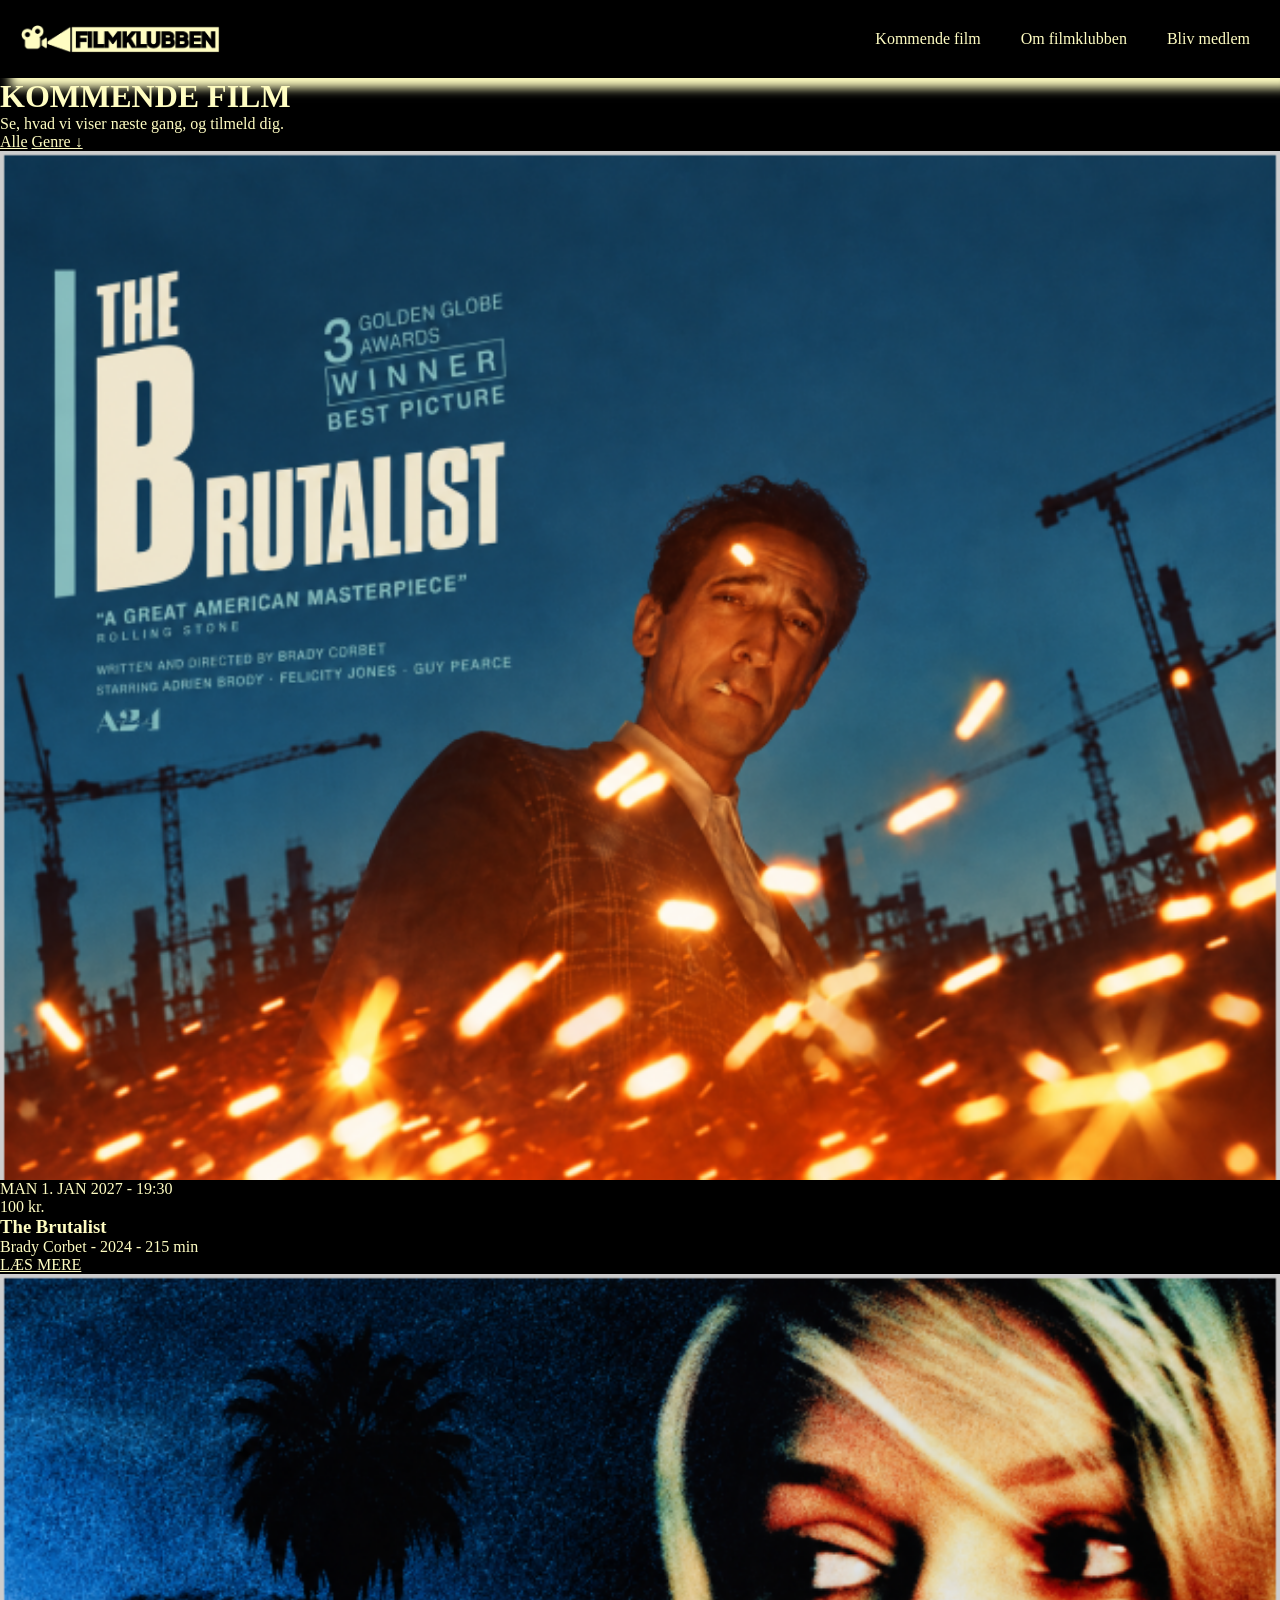
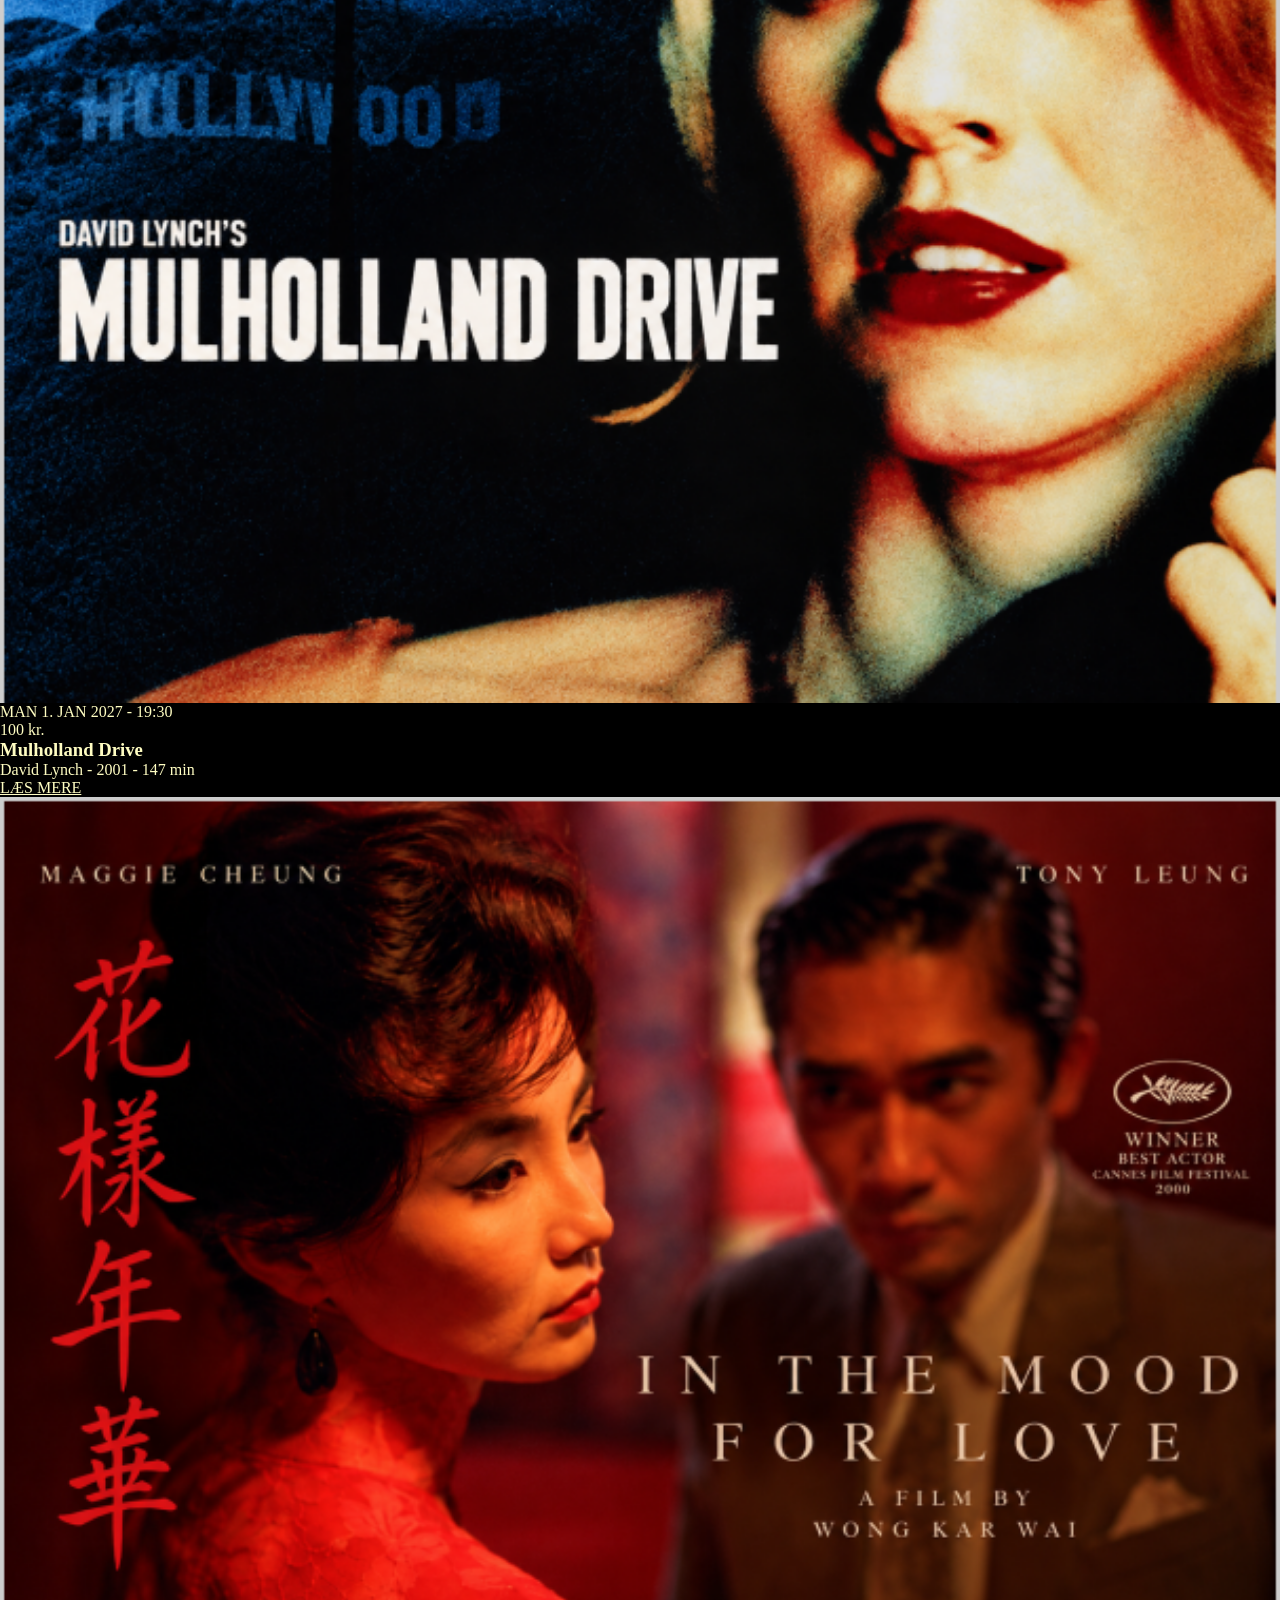
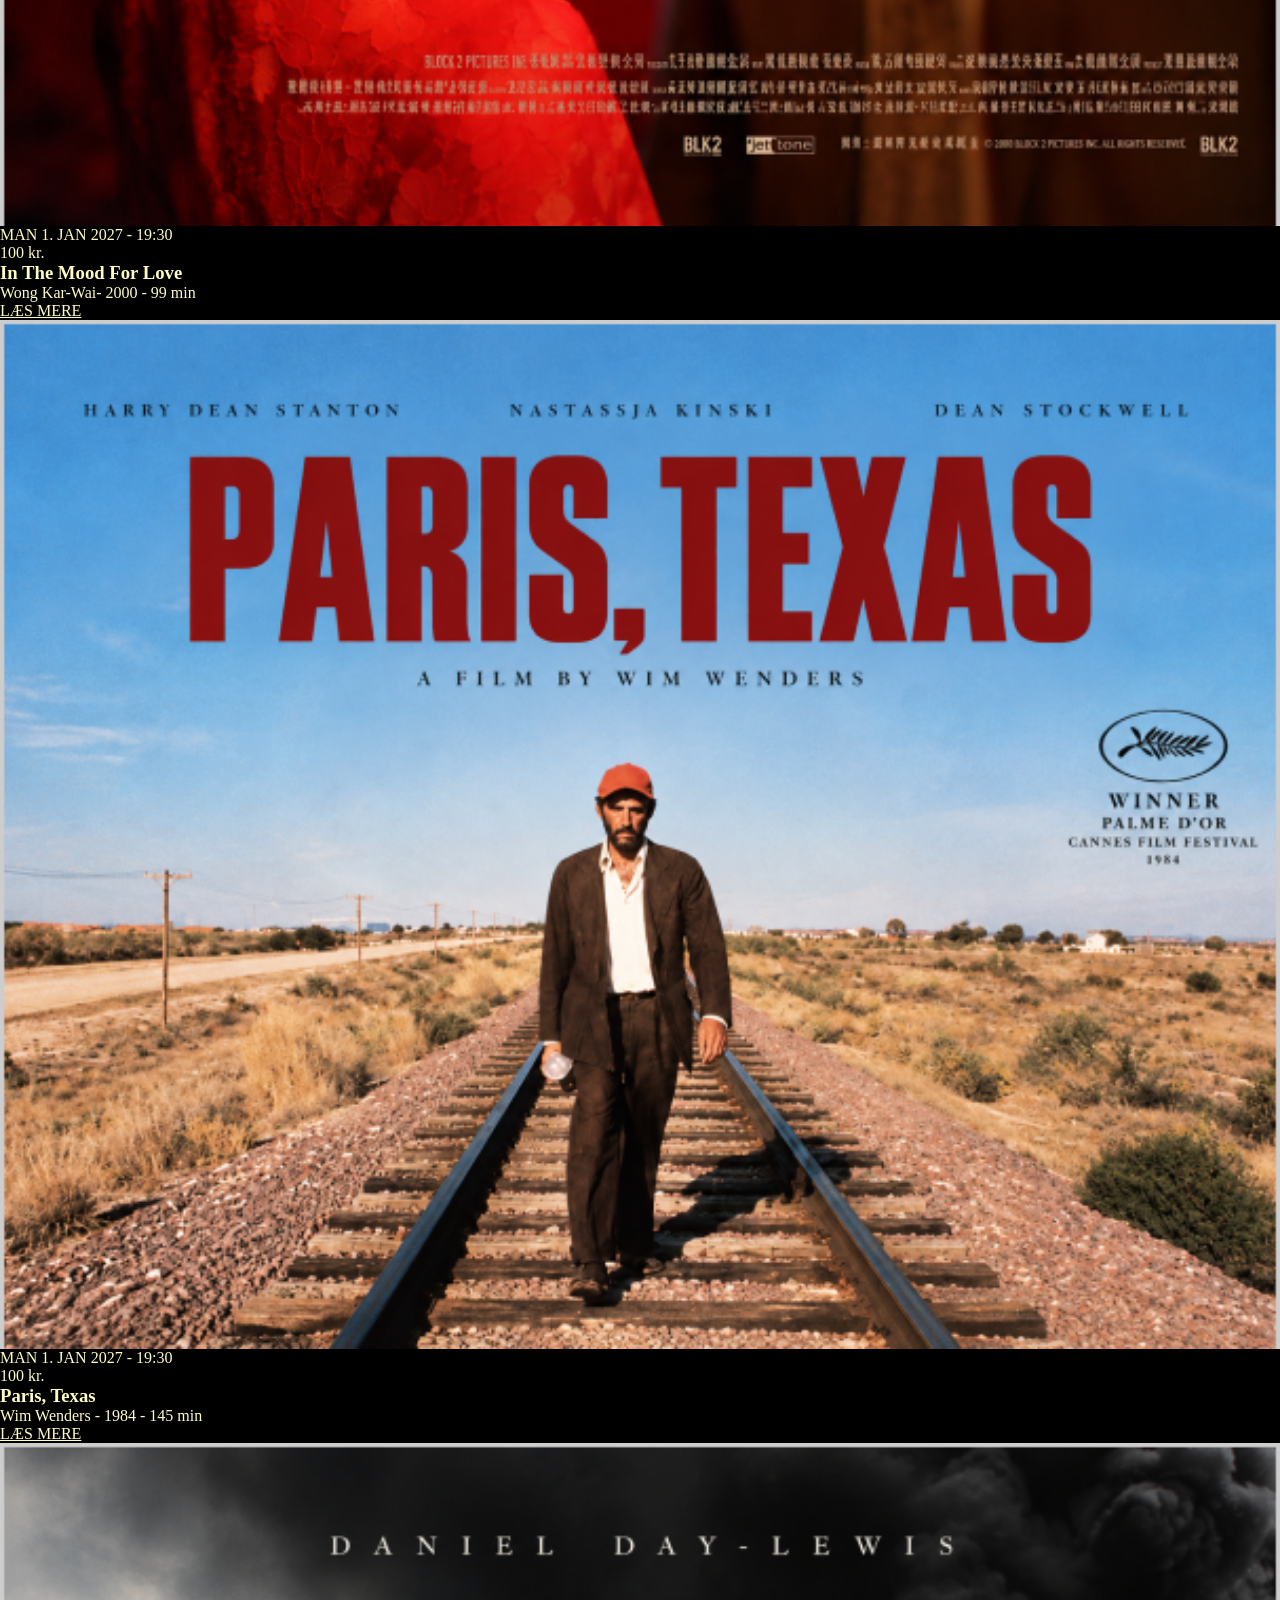
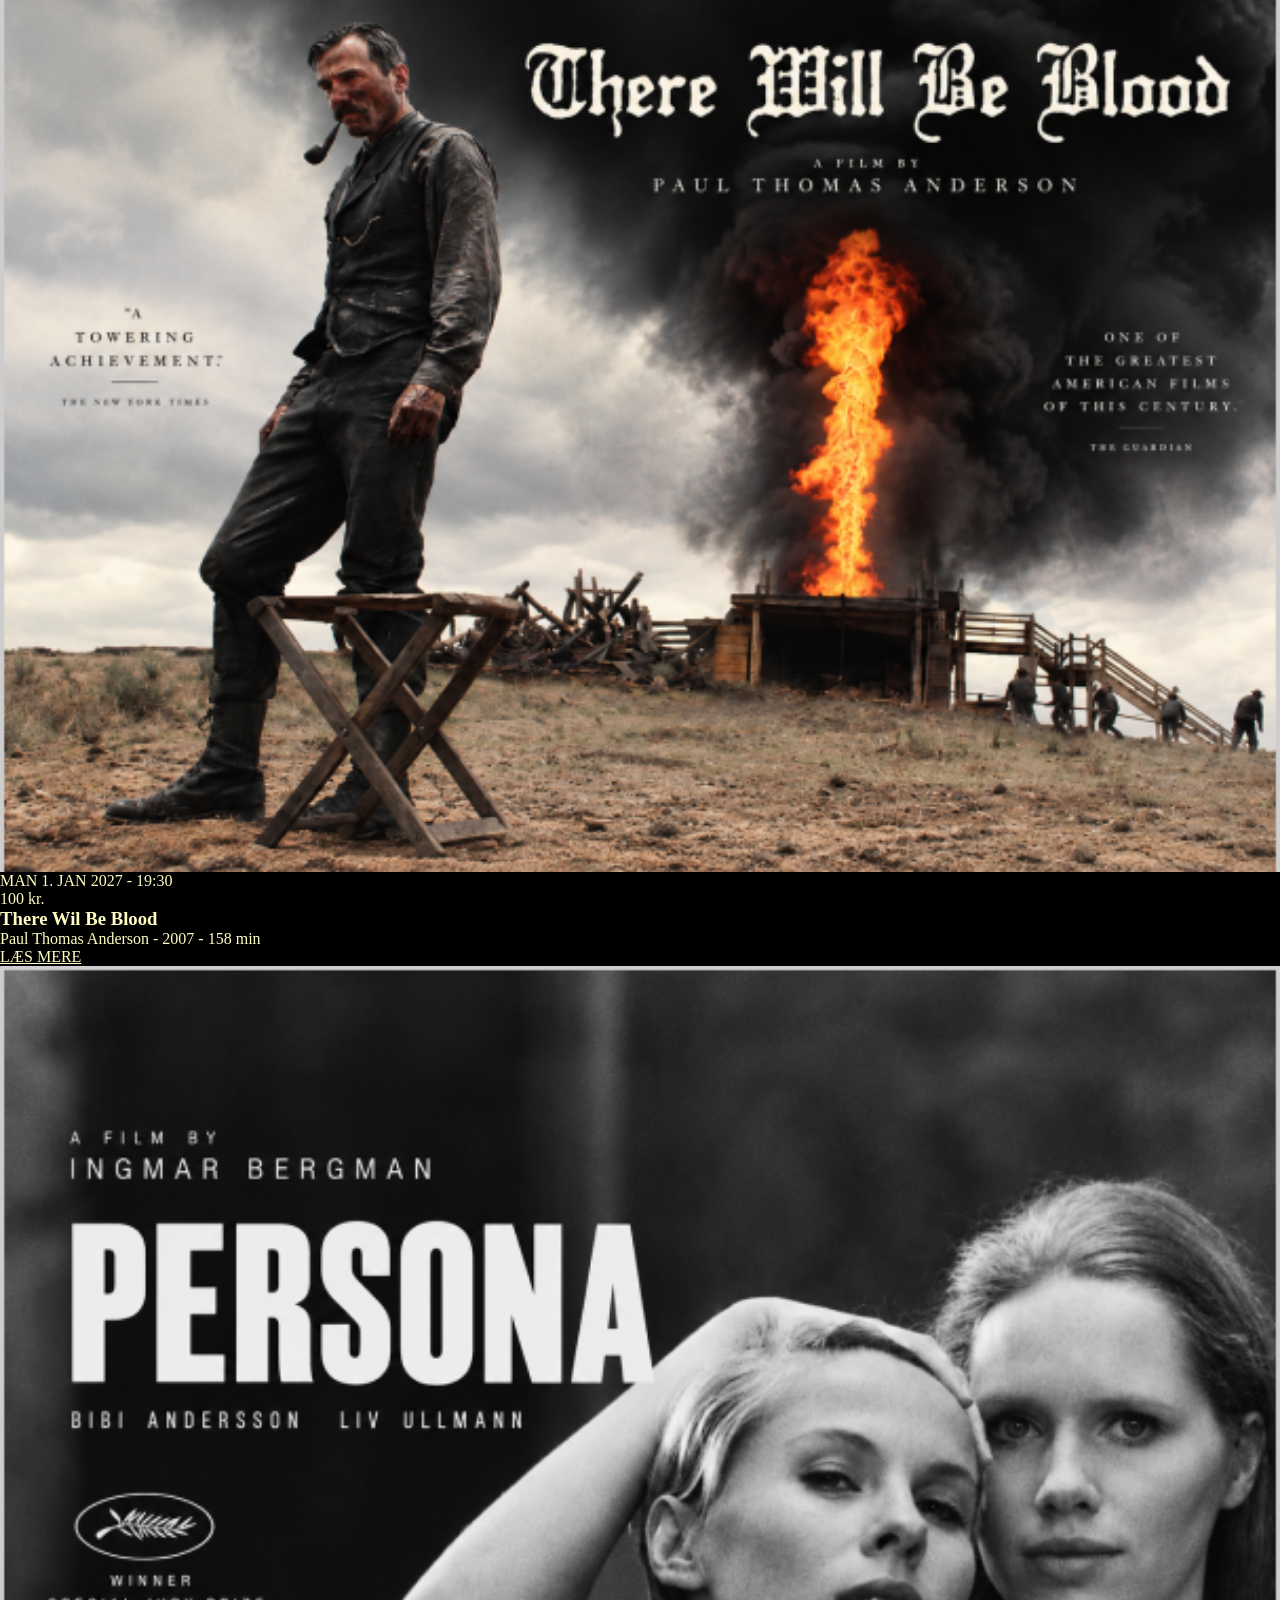
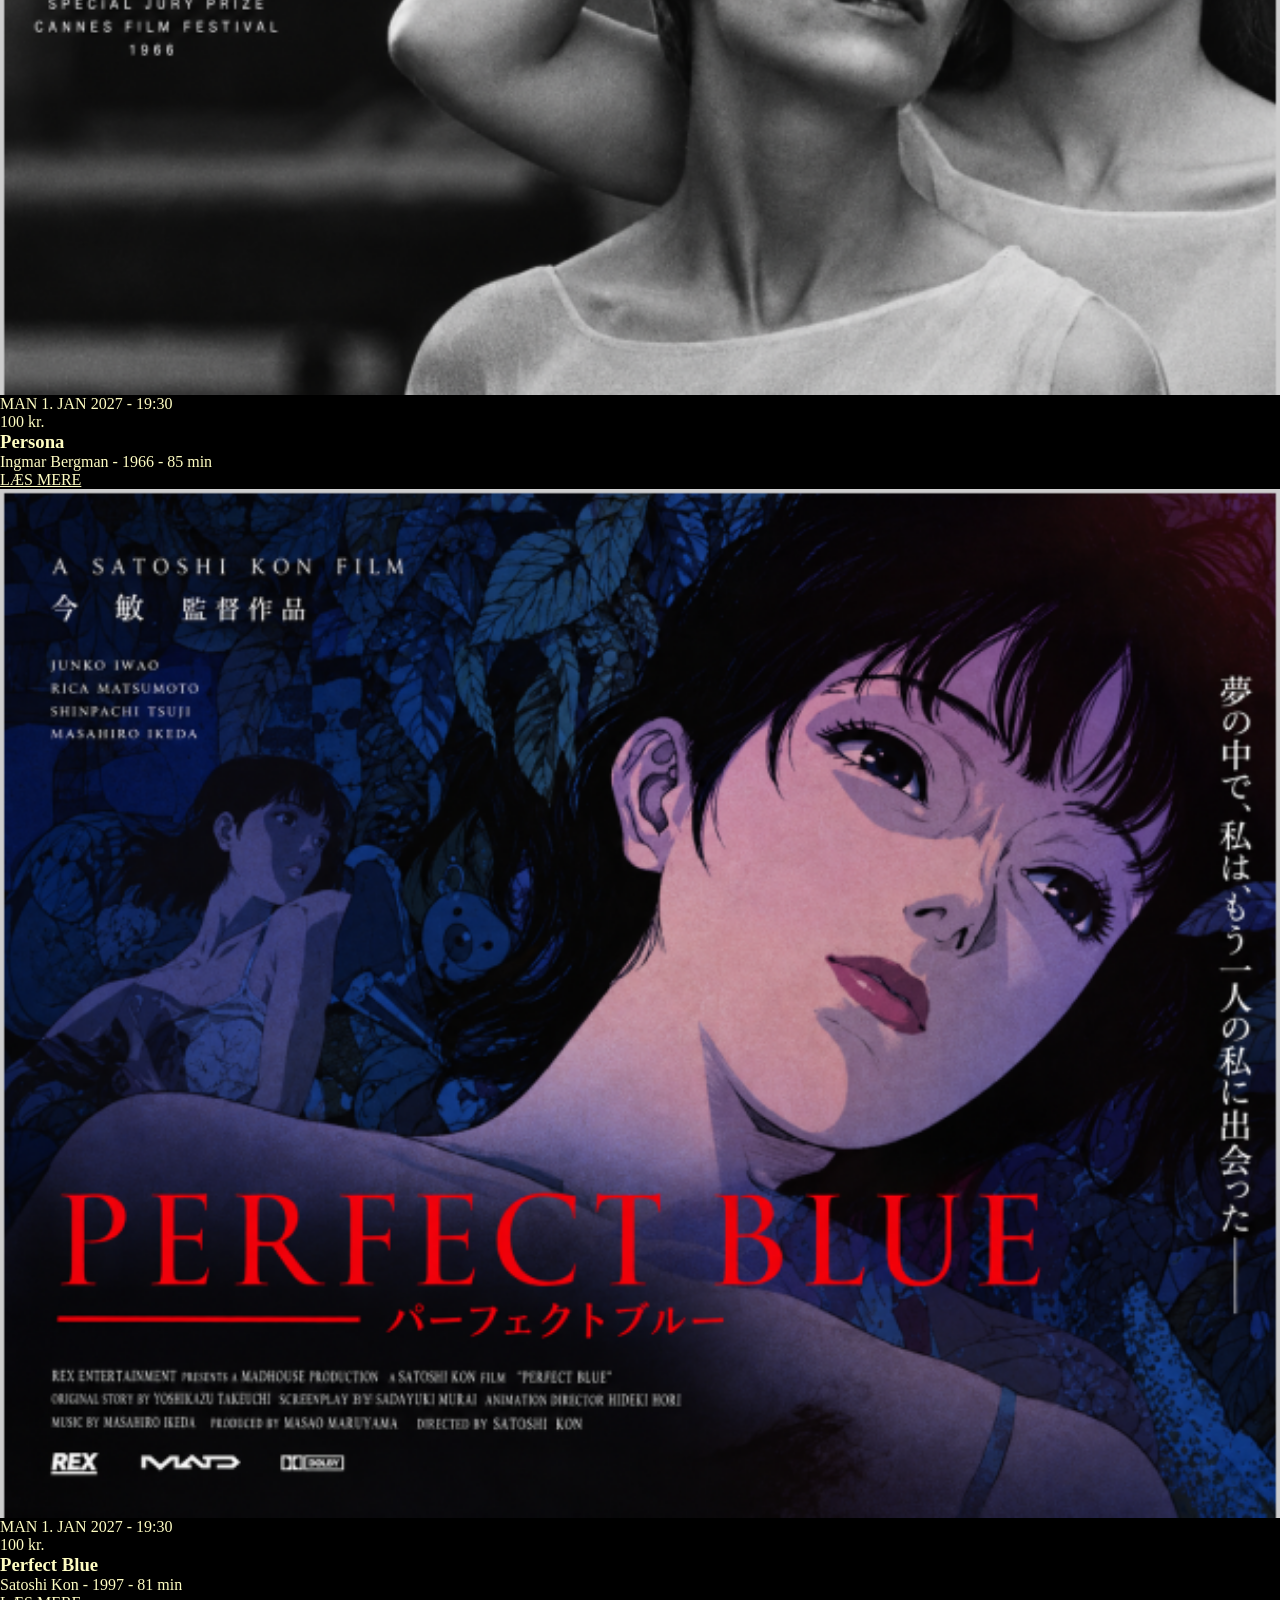
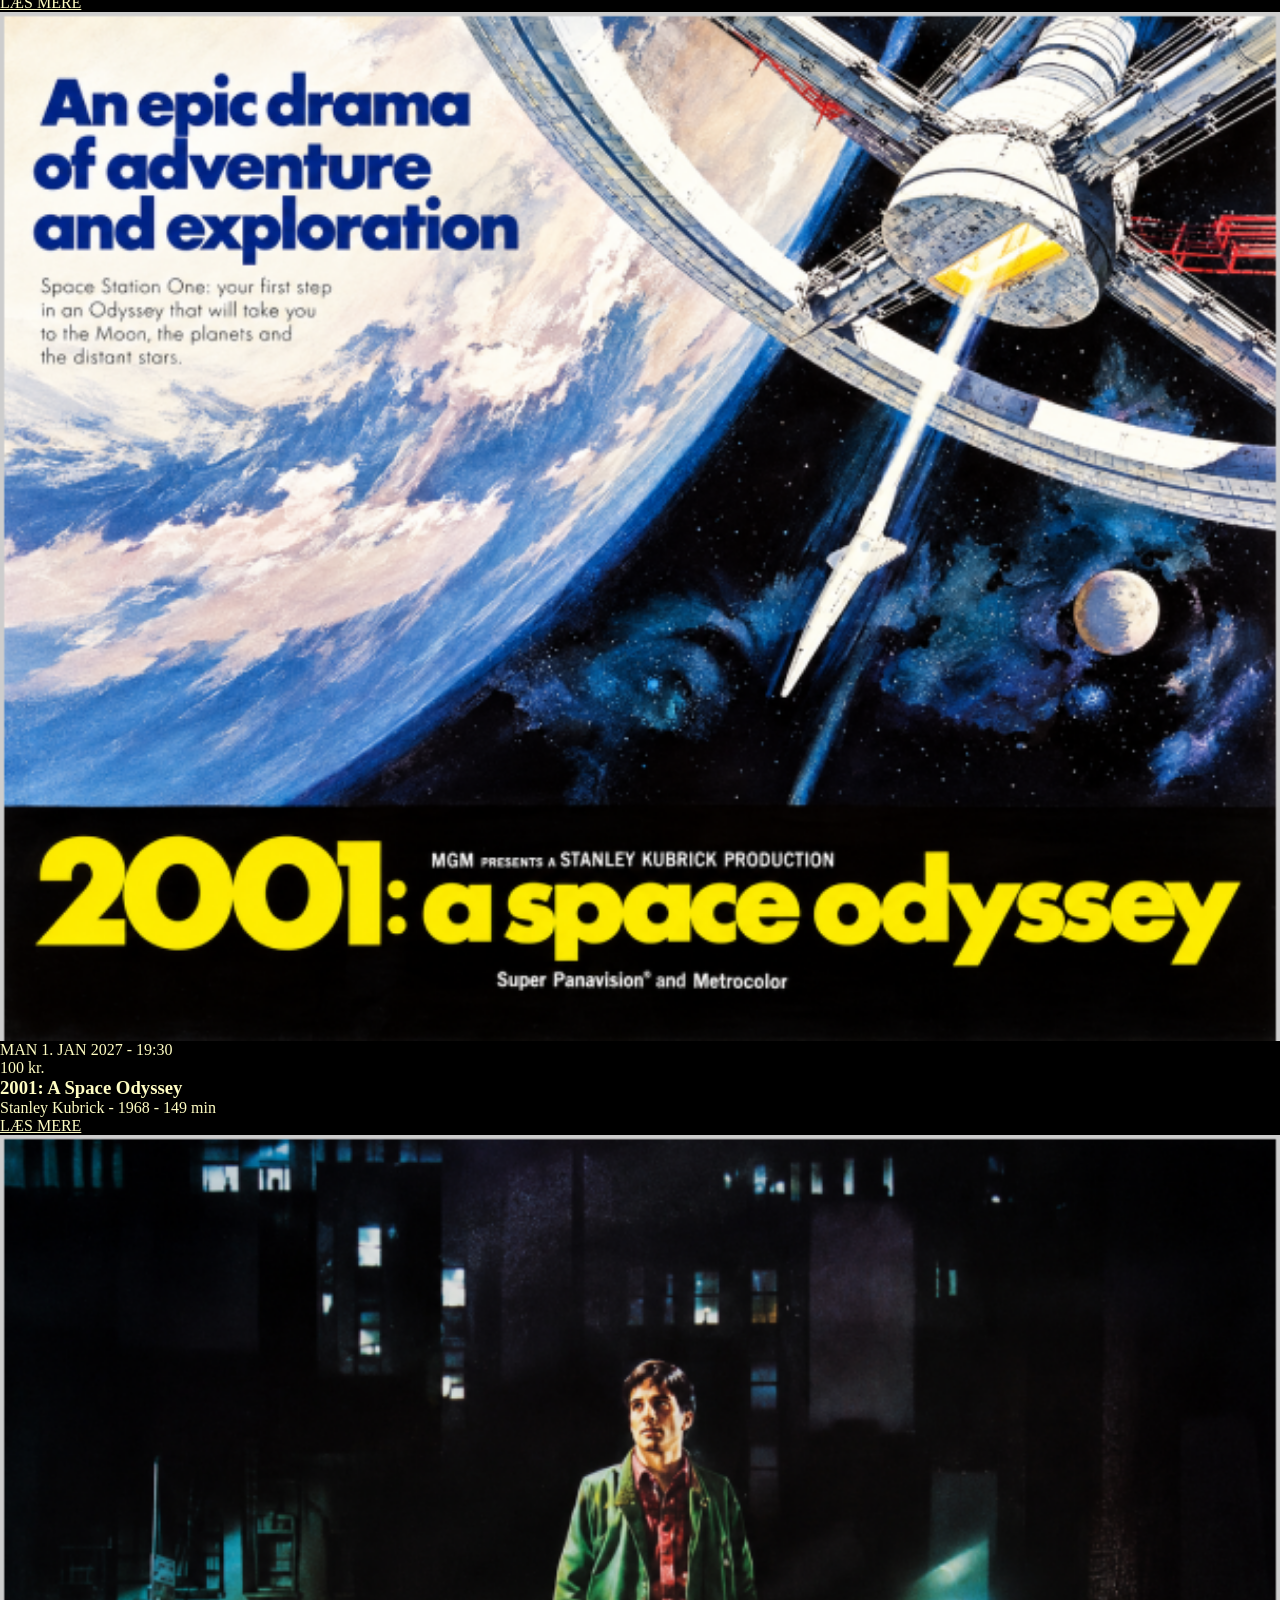
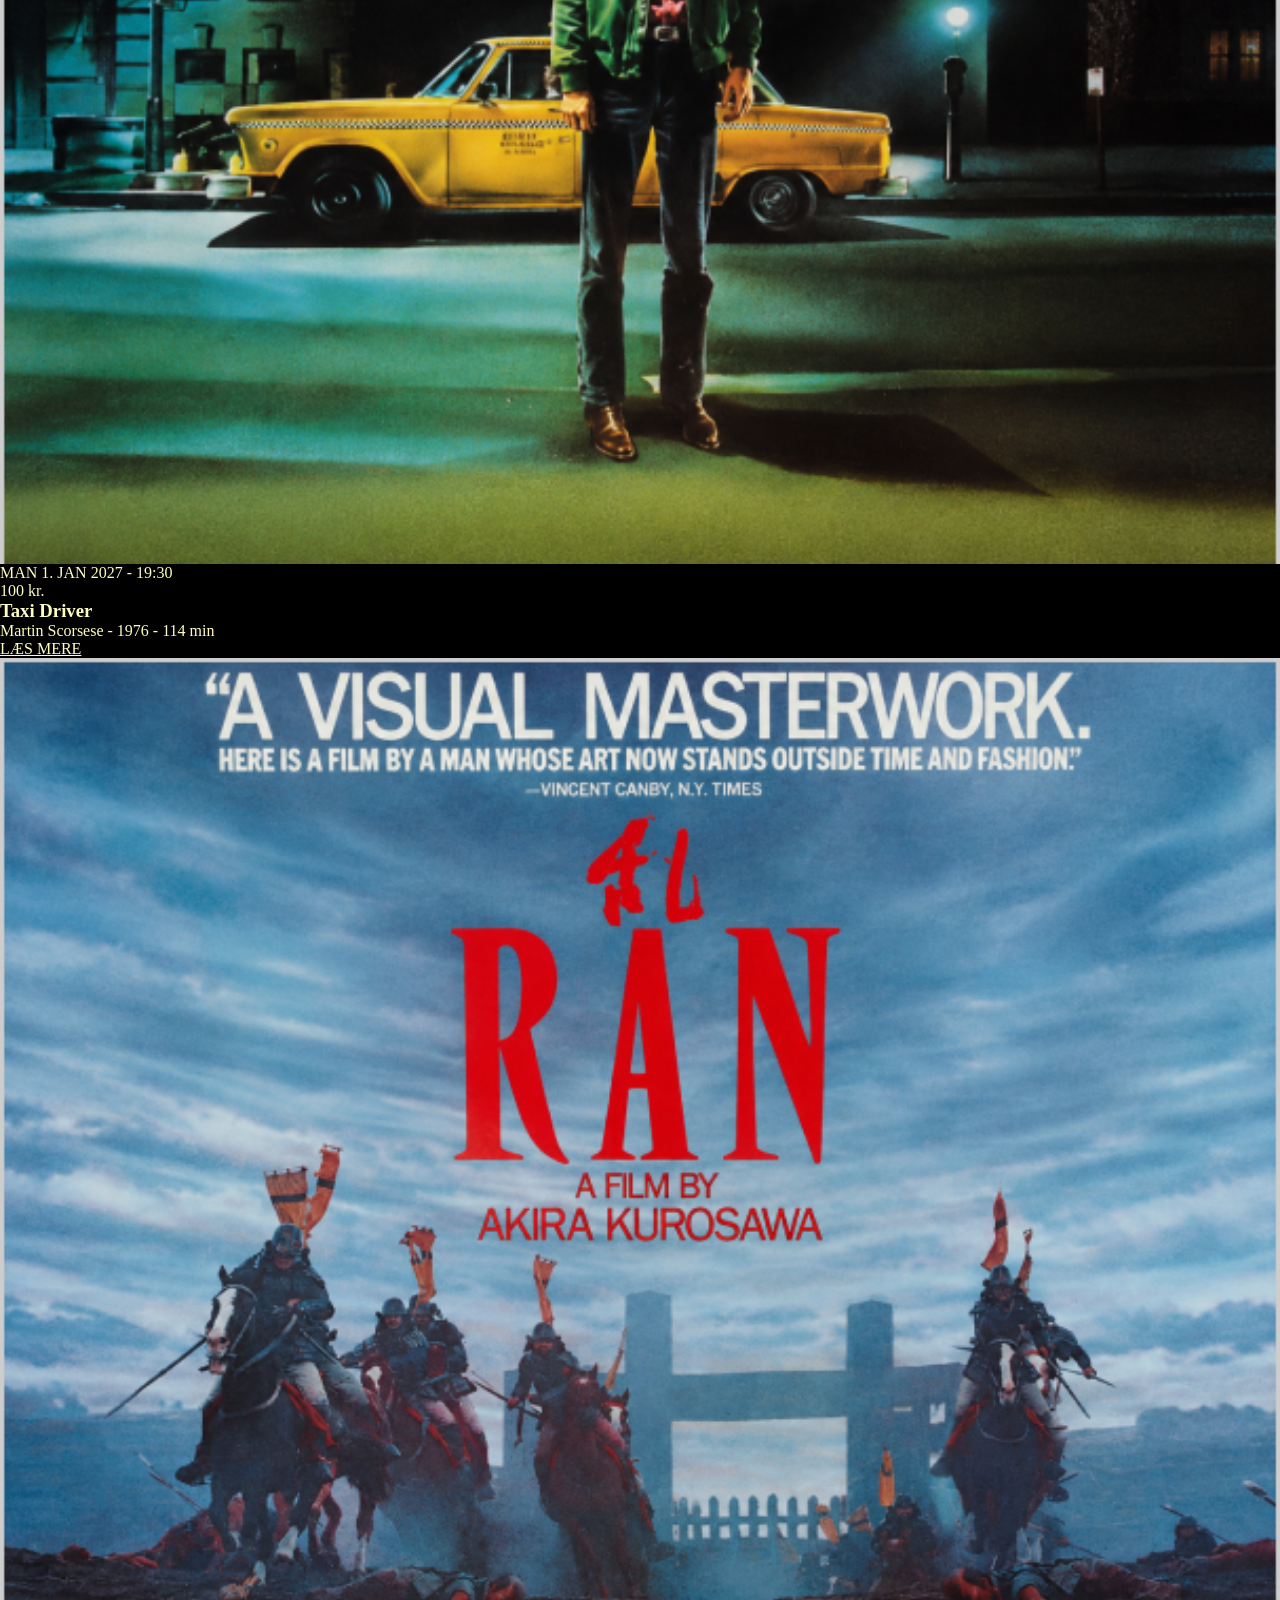
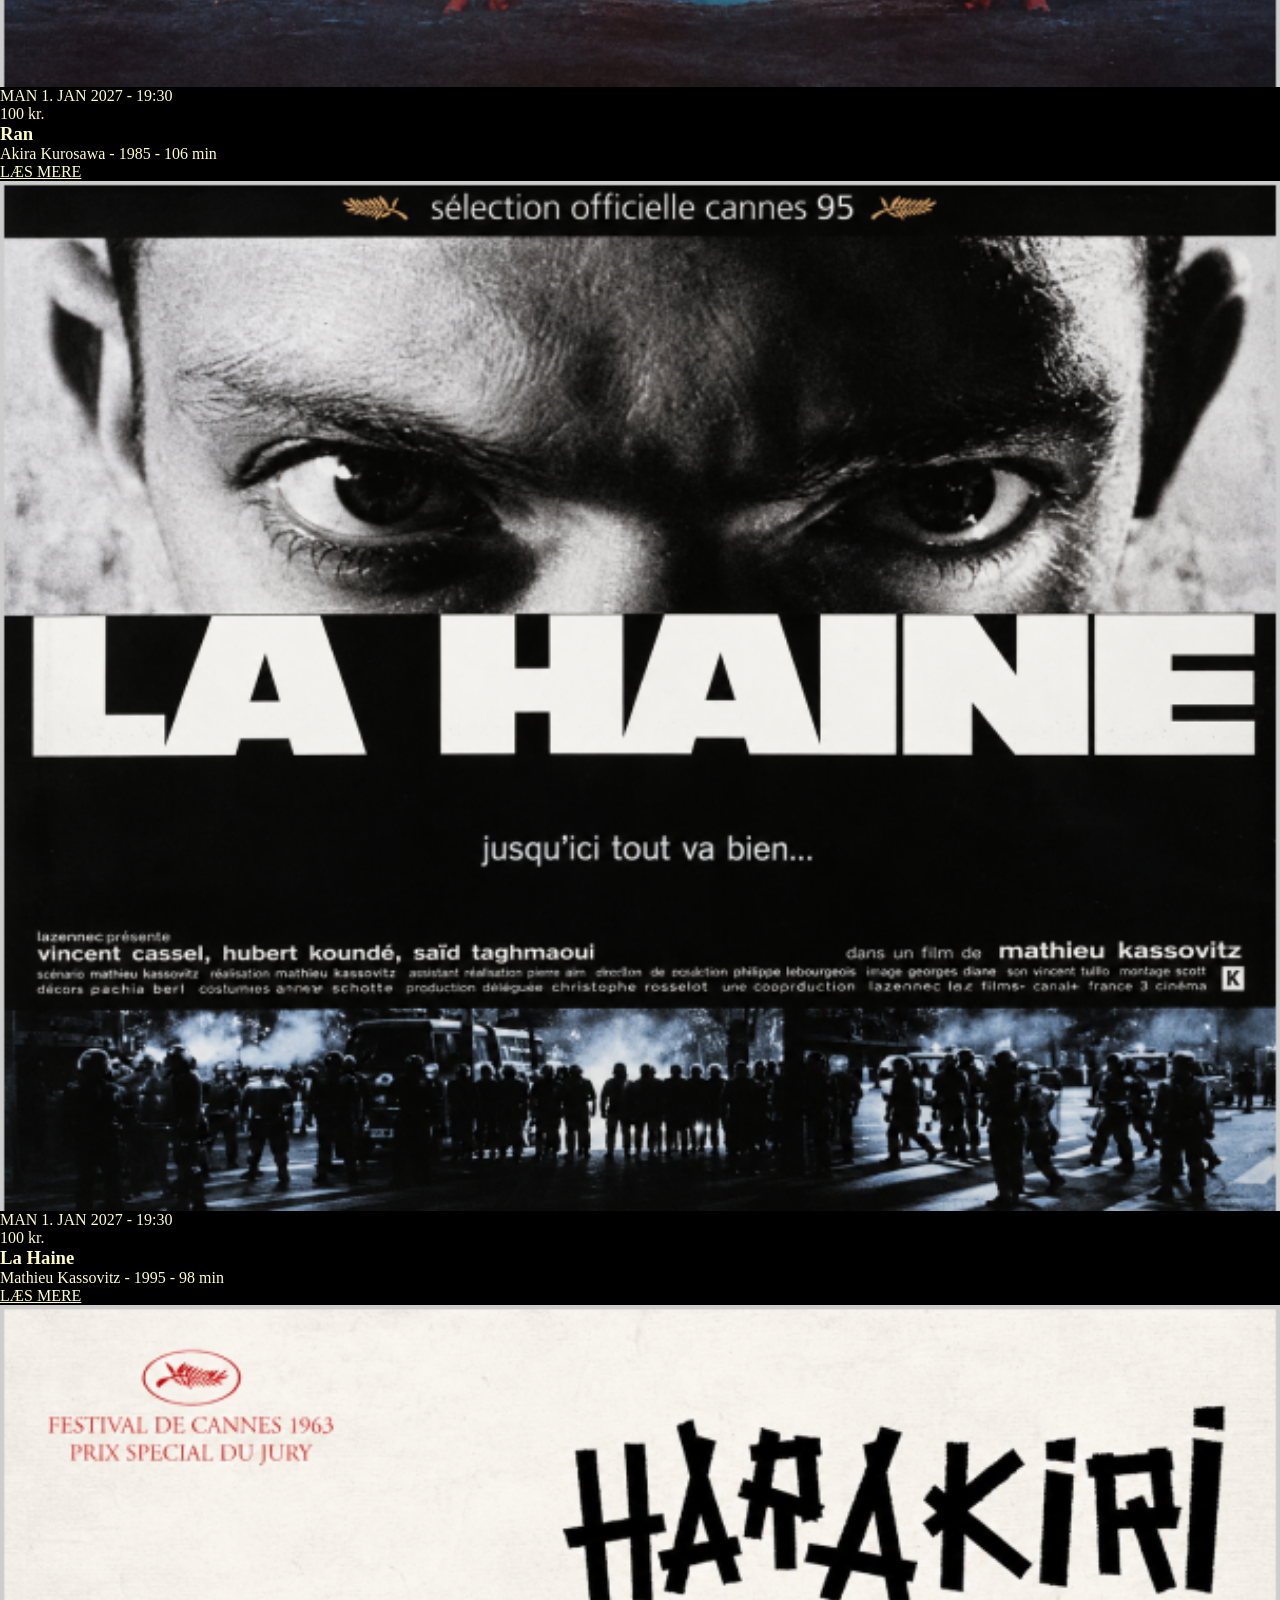
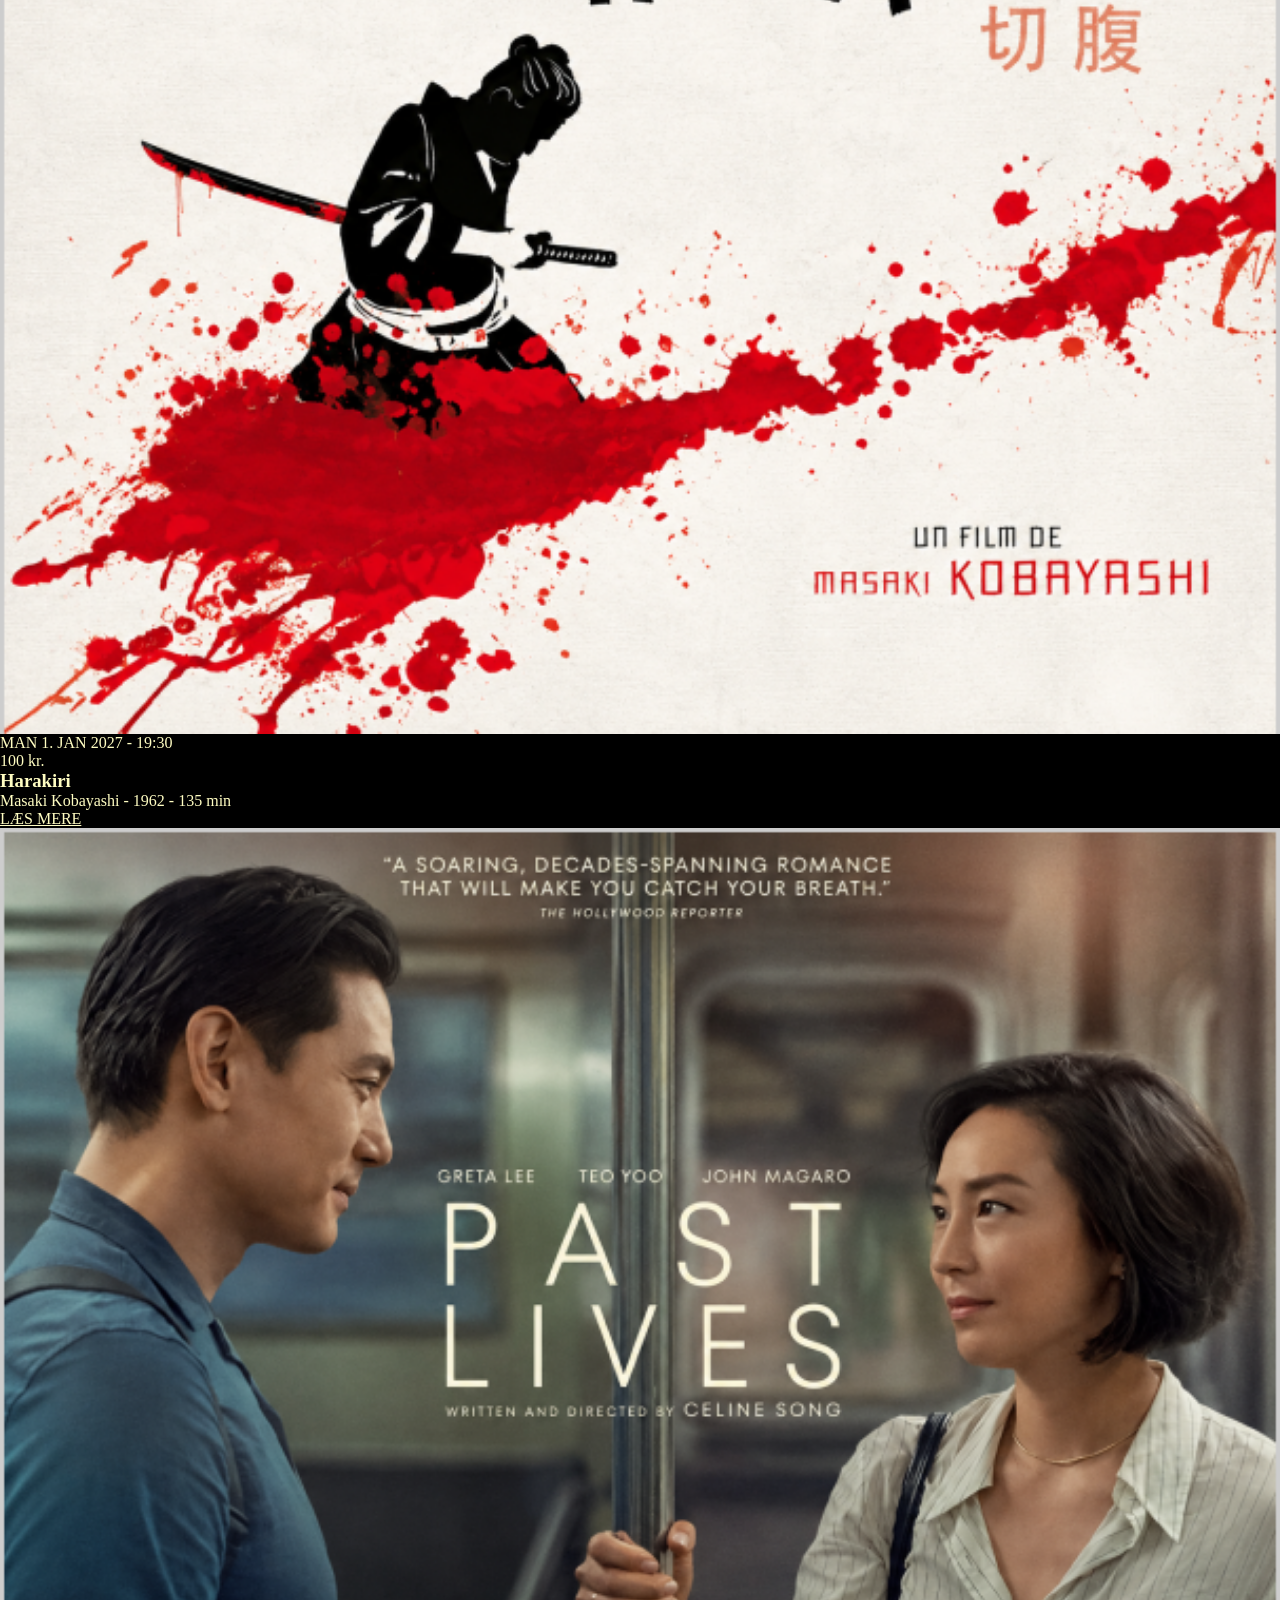
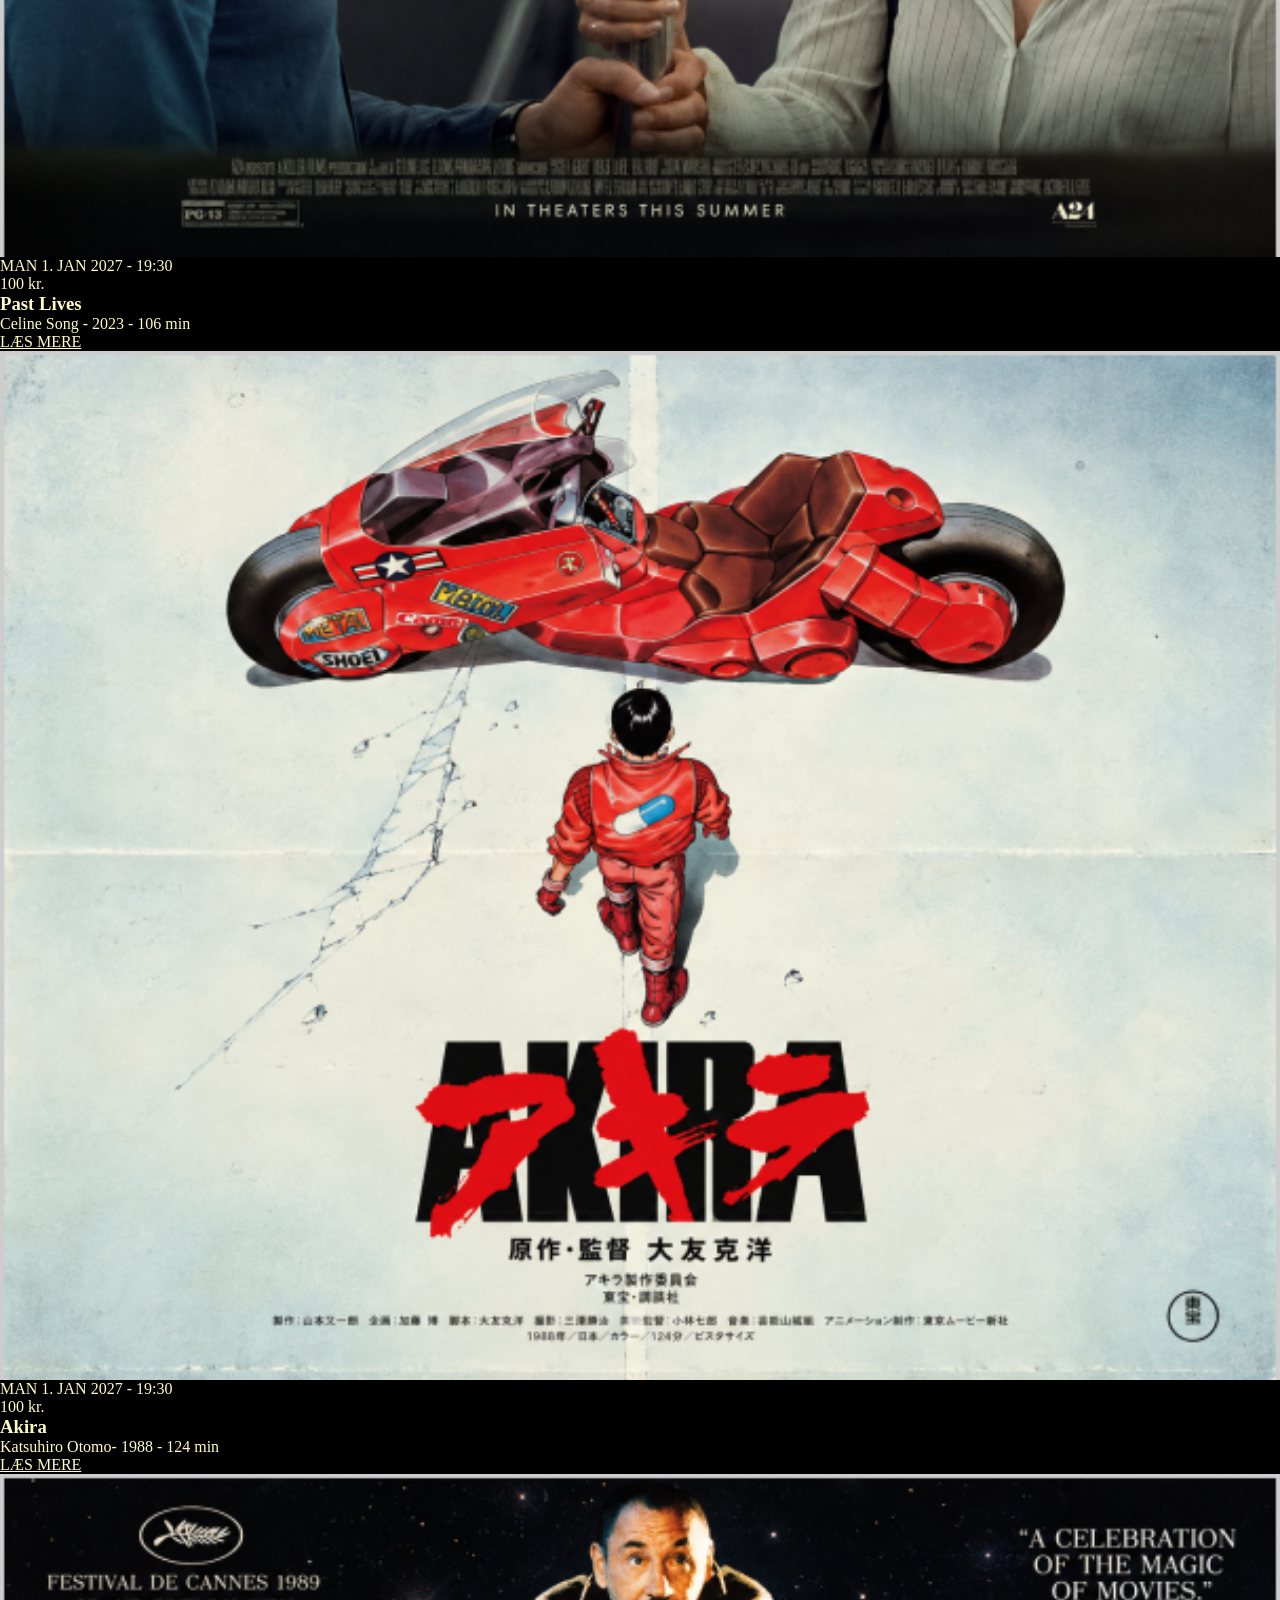
==== kommende_film.html @ 716c08ec "første commit" ====
<!DOCTYPE html>
<html lang="en">

<head>
    <meta charset="UTF-8">
    <meta name="viewport" content="width=device-width, initial-scale=1.0">
    <title>Kommende film</title>
    <link rel="stylesheet" href="style.css">
    <link rel="stylesheet" href="layout.css">
</head>

<body>
    <header>
        <div class="logo">
            <a href="index.html">
                <img src="./imgs/overall /logo1.webp" alt="Logo">
            </a>
        </div>
        <nav>
            <ul class="menu">
                <li><a href="kommende_film.html">Kommende film</a></li>
                <li><a href="">Om filmklubben</a></li>
                <li><a href="">Bliv medlem</a></li>
            </ul>
            <button class="burger">
                <span class="line"></span>
                <span class="line"></span>
                <span class="line"></span>
            </button>
        </nav>
    </header>


    <main>
        <h1>KOMMENDE FILM</h1>
        <p>Se, hvad vi viser næste gang, og tilmeld dig.</p>
        <div class="grid_1-1">
            <a href="">Alle</a>
            <a href="">Genre ↓</a>
        </div>

        <div>
            <img src="./imgs/kommende_film/img1_the-brutalist_kom.webp" alt="The brutalist">
            <p>MAN 1. JAN 2027 - 19:30</p>
            <p>100 kr.</p>
            <h3>The Brutalist</h3>
            <p>Brady Corbet - 2024 - 215 min</p>
            <a href="">LÆS MERE</a>
        </div>
        <div>
            <img src="./imgs/kommende_film/img2_mulholland-drive_kom.webp" alt="Mulholland Drive">
            <p>MAN 1. JAN 2027 - 19:30</p>
            <p>100 kr.</p>
            <h3>Mulholland Drive</h3>
            <p>David Lynch - 2001 - 147 min</p>
            <a href="">LÆS MERE</a>
        </div>
        <div>
            <img src="./imgs/kommende_film/img3_in-the-mood-for-love_kom.webp" alt="In The Mood For Love">
            <p>MAN 1. JAN 2027 - 19:30</p>
            <p>100 kr.</p>
            <h3>In The Mood For Love</h3>
            <p>Wong Kar-Wai- 2000 - 99 min</p>
            <a href="">LÆS MERE</a>
        </div>
        <div>
            <img src="./imgs/kommende_film/img4_paris-texas_kom.webp" alt="Paris, Texas">
            <p>MAN 1. JAN 2027 - 19:30</p>
            <p>100 kr.</p>
            <h3>Paris, Texas</h3>
            <p>Wim Wenders - 1984 - 145 min</p>
            <a href="">LÆS MERE</a>
        </div>
        <div>
            <img src="./imgs/kommende_film/img5_there-will-be-blood_kom.webp" alt="There Wil Be Blood">
            <p>MAN 1. JAN 2027 - 19:30</p>
            <p>100 kr.</p>
            <h3>There Wil Be Blood</h3>
            <p>Paul Thomas Anderson - 2007 - 158 min</p>
            <a href="">LÆS MERE</a>
        </div>
        <div>
            <img src="./imgs/kommende_film/img6_persona_kom.webp" alt="Persona">
            <p>MAN 1. JAN 2027 - 19:30</p>
            <p>100 kr.</p>
            <h3>Persona</h3>
            <p>Ingmar Bergman - 1966 - 85 min</p>
            <a href="">LÆS MERE</a>
        </div>
        <div>
            <img src="./imgs/kommende_film/img7_perfect-blue_kom.webp" alt="Perfect Blue">
            <p>MAN 1. JAN 2027 - 19:30</p>
            <p>100 kr.</p>
            <h3>Perfect Blue</h3>
            <p>Satoshi Kon - 1997 - 81 min</p>
            <a href="">LÆS MERE</a>
        </div>
        <div>
            <img src="./imgs/kommende_film/img8_2001-a-space-odyssey_kom.webp" alt="2001: A Space Odyssey">
            <p>MAN 1. JAN 2027 - 19:30</p>
            <p>100 kr.</p>
            <h3>2001: A Space Odyssey</h3>
            <p>Stanley Kubrick - 1968 - 149 min</p>
            <a href="">LÆS MERE</a>
        </div>
        <div>
            <img src="./imgs/kommende_film/img9_taxi-driver_kom.webp" alt="Taxi Driver">
            <p>MAN 1. JAN 2027 - 19:30</p>
            <p>100 kr.</p>
            <h3>Taxi Driver</h3>
            <p>Martin Scorsese - 1976 - 114 min</p>
            <a href="">LÆS MERE</a>
        </div>
        <div>
            <img src="./imgs/kommende_film/img10_ran-kom.webp" alt="Ran">
            <p>MAN 1. JAN 2027 - 19:30</p>
            <p>100 kr.</p>
            <h3>Ran</h3>
            <p>Akira Kurosawa - 1985 - 106 min</p>
            <a href="">LÆS MERE</a>
        </div>
        <div>
            <img src="./imgs/kommende_film/img11_la-haine_kom.webp" alt="La Haine">
            <p>MAN 1. JAN 2027 - 19:30</p>
            <p>100 kr.</p>
            <h3>La Haine</h3>
            <p>Mathieu Kassovitz - 1995 - 98 min</p>
            <a href="">LÆS MERE</a>
        </div>
        <div>
            <img src="./imgs/kommende_film/img12_harakiri_kom.webp" alt="Harakiri">
            <p>MAN 1. JAN 2027 - 19:30</p>
            <p>100 kr.</p>
            <h3>Harakiri</h3>
            <p>Masaki Kobayashi - 1962 - 135 min</p>
            <a href="">LÆS MERE</a>
        </div>
        <div>
            <img src="./imgs/kommende_film/img13_past-lives_kom.webp" alt="Past Lives">
            <p>MAN 1. JAN 2027 - 19:30</p>
            <p>100 kr.</p>
            <h3>Past Lives</h3>
            <p>Celine Song - 2023 - 106 min</p>
            <a href="">LÆS MERE</a>
        </div>
        <div>
            <img src="./imgs/kommende_film/img14_akira_kom.webp" alt="Akira">
            <p>MAN 1. JAN 2027 - 19:30</p>
            <p>100 kr.</p>
            <h3>Akira</h3>
            <p>Katsuhiro Otomo- 1988 - 124 min</p>
            <a href="">LÆS MERE</a>
        </div>
        <div>
            <img src="./imgs/kommende_film/img15_cinema-paradiso_kom.webp" alt="Cinema Paradiso">
            <p>MAN 1. JAN 2027 - 19:30</p>
            <p>100 kr.</p>
            <h3>Cinema Paradiso</h3>
            <p>Giuseppe Tornatore- 1988 - 155 min</p>
            <a href="">LÆS MERE</a>
        </div>
        <div>
            <img src="imgs/kommende_film/img16_city-of-god_kom.webp" alt="City Of God">
            <p>MAN 1. JAN 2027 - 19:30</p>
            <p>100 kr.</p>
            <h3>City Of God</h3>
            <p>Fernando Meirelles - 2002 - 129 min</p>
            <a href="">LÆS MERE</a>
        </div>
        <div>
            <img src="./imgs/kommende_film/img17_jagten_kom.webp" alt="Jagten">
            <p>MAN 1. JAN 2027 - 19:30</p>
            <p>100 kr.</p>
            <h3>Jagten</h3>
            <p>Thomas Vinterberg - 2012 - 116 min</p>
            <a href="">LÆS MERE</a>
        </div>
        <div>
            <img src="./imgs/kommende_film/img18_incendies_kom.webp" alt="Incendies">
            <p>MAN 1. JAN 2027 - 19:30</p>
            <p>100 kr.</p>
            <h3>Incendies</h3>
            <p>Denis Villeneuve - 2010 - 131 min</p>
            <a href="">LÆS MERE</a>
        </div>
        <div>
            <img src="./imgs/kommende_film/img19_the-king-of-comedy_kom.webp" alt="The King Of Comedy">
            <p>MAN 1. JAN 2027 - 19:30</p>
            <p>100 kr.</p>
            <h3>The King Of Comedy</h3>
            <p>Martin Scorsese - 1982 - 109 min</p>
            <a href="">LÆS MERE</a>
        </div>
        <div>
            <img src="./imgs/kommende_film/img20_midnight-cowboy_kom.webp" alt="Midnight Cowboy">
            <p>MAN 1. JAN 2027 - 19:30</p>
            <p>100 kr.</p>
            <h3>Midnight Cowboy</h3>
            <p>John Schlesinger - 1969 - 113 min</p>
            <a href="">LÆS MERE</a>
        </div>
    </main>

    <footer>
        <div class="logo">
            <a href="index.html">
                <img src="./imgs/overall /logo1.webp" alt="Logo">
            </a>
        </div>

        <div class="footer_links grid_1-1">
            <a href="kommende_film.html">Kommende film</a>
            <a href="">Om filmklubben</a>
            <a href="">Bliv medlem</a>
            <a href="">Kontakt</a>
        </div>

        <div class="socials grid_1-1">
            <img src="./imgs/overall /icon1_facebook.webp" alt="Facebook">
            <img src="./imgs/overall /icon2_instagram.webp" alt="Instagram">
        </div>

        <p>© 2026 Filmklubben · København</p>
    </footer>
    <script src="menu.js"></script>
</body>

</html>
---- style.css ----
* {
  margin: 0;
  padding: 0;
  box-sizing: border-box;
}

img {
  width: 100%;
  height: auto;
  display: block;
}
/********************** Overall ******************/
* {
  background-color: black;
  color: #fffdc2;
}

/********************** Menu ******************/

* {
  margin: 0;
  padding: 0;
  box-sizing: border-box;
}

header {
  position: sticky;
  top: 0;
  display: flex;
  justify-content: space-between;
  align-items: center;
  padding: 20px;
  background-color: black;
  box-shadow: 10px 10px 10px #fffdc2;

  .logo img {
    width: 200px;
    height: auto px;
  }
}

nav {
  /** Desktop */
  display: flex;
  align-items: center;

  @media (width < 800px) /** Mobil */ {
    &.active .menu {
      display: block;
      background-color: black;
      position: absolute;
      top: 100%;
      left: 0;
      width: 100%;
      box-shadow: 10px 10px 10px #fffdc2;
      z-index: 1;
    }

    &.active .menu li {
      margin: 10px 20px;
    }

    &.active .menu a {
      font-size: 24px;
    }
  }
}

.menu {
  display: flex;
  list-style: none;
  margin: 0;
  padding: 0;

  li {
    margin-right: 20px;
  }

  li:last-child {
    margin-right: 0;
  }

  a {
    display: block;
    padding: 10px;
    color: #fffdc2;
    text-decoration: none;
    transition: color 0.3s;
    text-align: end;
    &:hover {
      color: #fffdc27d;
    }
  }
  @media (width < 800px) {
    display: none;
  }
}

.burger {
  width: 30px;
  height: 20px;
  cursor: pointer;
  display: none;

  .line {
    display: block;
    width: 100%;
    height: 2px;
    background-color: #fffdc2;
    margin-bottom: 5px;
    transition: 0.2s linear;
  }

  @media (width < 800px) {
    display: block;
    background-color: transparent;
    border: 0;

    &.active .line:nth-child(1) {
      transform: rotate(45deg) translate(5px, 5px);
      transition: 0.2s linear;
    }

    &.active .line:nth-child(2) {
      opacity: 0;
      transition: 0.15s linear;
    }

    &.active .line:nth-child(3) {
      transform: rotate(-45deg) translate(5px, -5px);
      transition: 0.2s linear;
    }
  }
}

/********************** MENU - Tilføjelser ******************/

.logo {
  width: fit-content;
}

.logo a {
  display: block;
  width: fit-content;
}

.logo img {
  width: 200px;
  height: auto;
}
header {
  display: flex;
  justify-content: space-between;
  align-items: center;
  padding: 20px;
}

@media (width < 700px) {
  header.active {
    box-shadow: none;
  }
}

@media (width < 700px) {
  nav.active::after {
    content: "";
    position: absolute;
    left: 0;
    bottom: 0;
    width: 100%;
    height: 10px;
    background-color: black;
  }
}
@media (width < 700px) {
  nav.active {
    background-color: black;
    margin-top: 0;
    top: 0;
  }
}

/********************** Footer ******************/
/*.socials {
  border-top: 2px solid #fffdc2;
  width: 70%;
  margin: 30px auto 0;
  padding-top: 30px;
}*/

footer {
  background-color: black;
  color: #fffdc2;
  text-align: center;
  padding: 50px 20px;
}

/* Logo */
footer .logo {
  margin: 0 auto 40px;
  width: 250px;
}

footer .logo a {
  display: block;
}

footer .logo img {
  width: 100%;
}

/* Links */
.footer_links a {
  color: #fffdc2;
  text-decoration: none;
  font-size: 20px;
}

.footer_links a:hover {
  color: #fffdc27d;
}

/* Streg + sociale medier */
.socials {
  border-top: 2px solid #fffdc2;
  width: 80%;
  margin: 40px auto 0;
  padding-top: 30px;
}

/* Ikoner */
.socials img {
  width: 30px;
  height: 30px;
  margin: auto;
}

/* Copyright */
footer p {
  font-size: 16px;
  margin-top: 30px;
}

/******************** Footer desktop ********************/

@media (width > 800px) {
  footer {
    padding: 60px 20px;
  }

  footer .logo {
    width: 350px;
    margin-bottom: 40px;
  }

  .footer_links {
    max-width: 900px;
    margin: auto;
  }

  .footer_links a {
    font-size: 24px;
  }

  .socials {
    max-width: 500px;
    margin-top: 40px;
    padding-top: 30px;
  }

  .socials img {
    width: 40px;
    height: 40px;
  }

  footer p {
    font-size: 20px;
    margin-top: 40px;
  }
}
---- layout.css ----
/************    Footer     **************/
footer .grid_1-1 {
  display: grid;
  grid-template-columns: 1fr 1fr;
  gap: 20px 30px;
}

footer .socials {
  grid-template-columns: auto auto;
  justify-content: center;
  column-gap: 40px;
}
@media (width > 800px) {
  footer .footer_links {
    grid-template-columns: repeat(4, 1fr);
  }
}
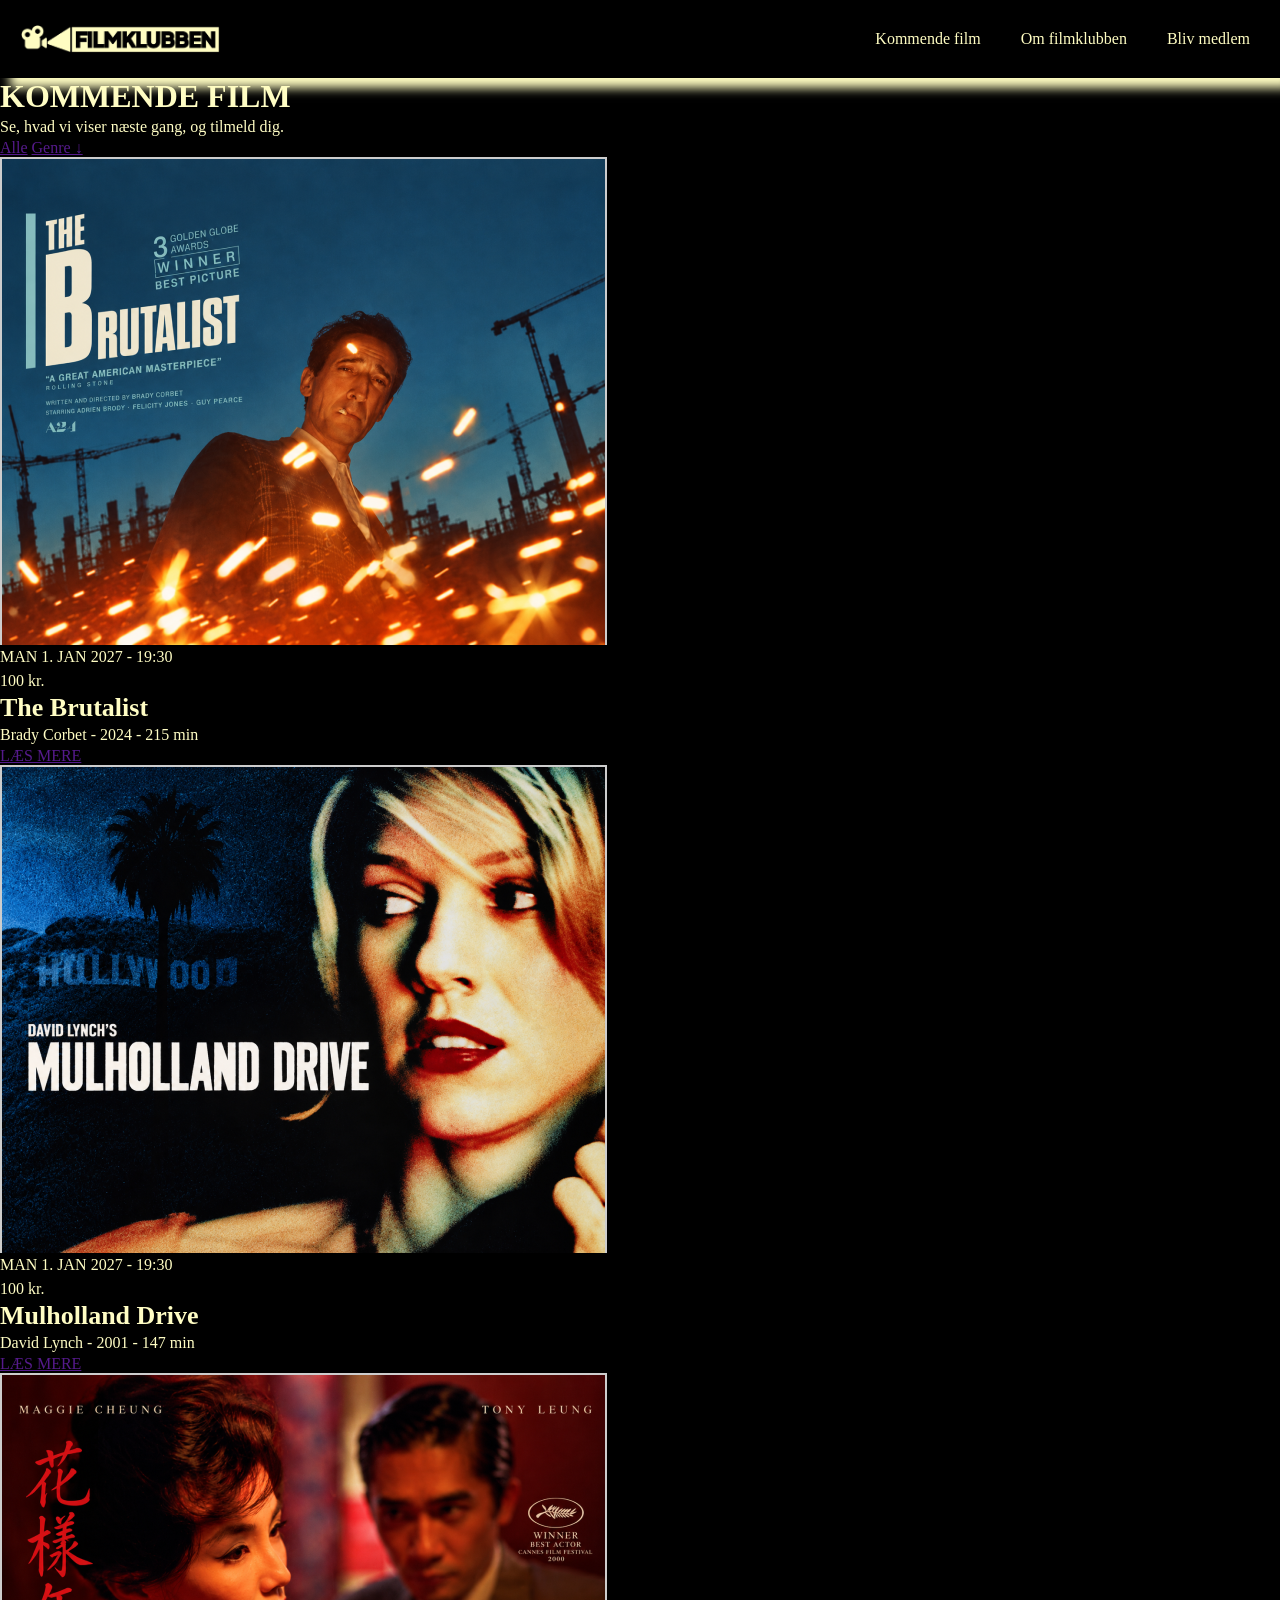
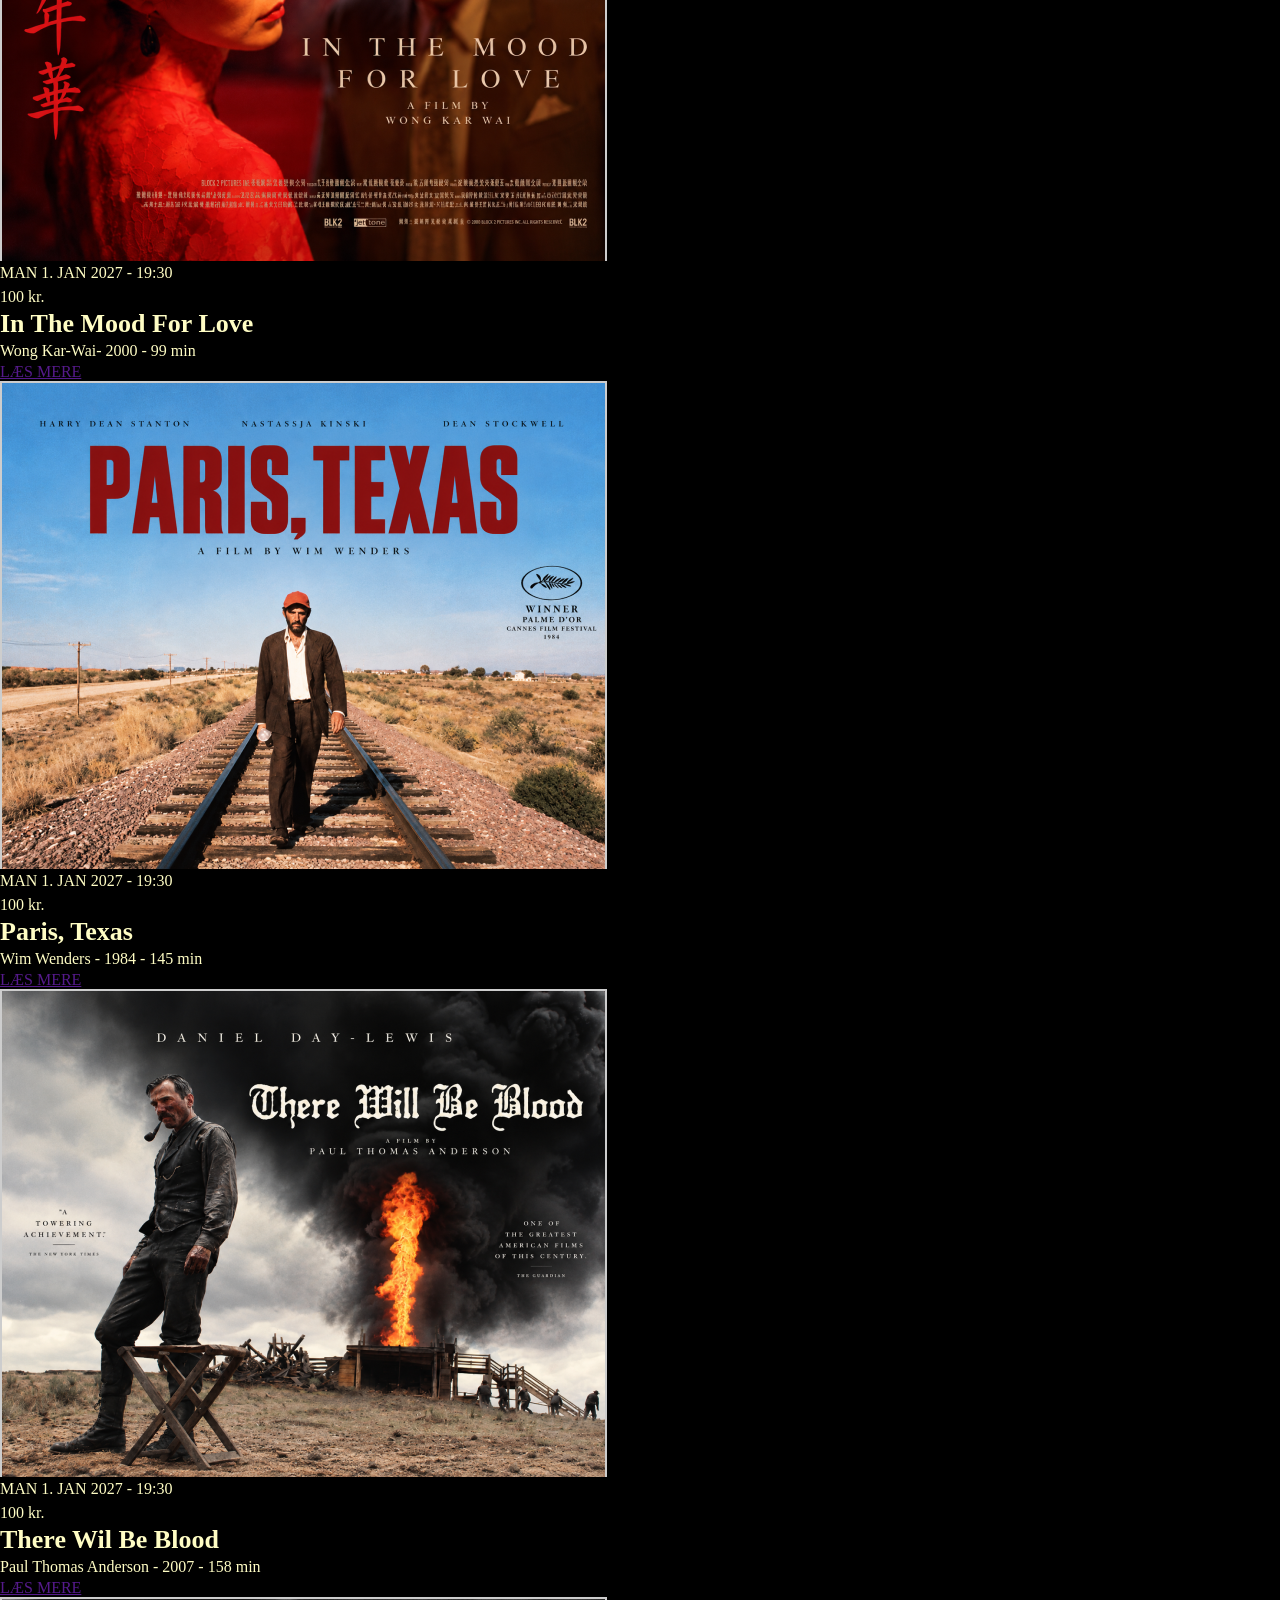
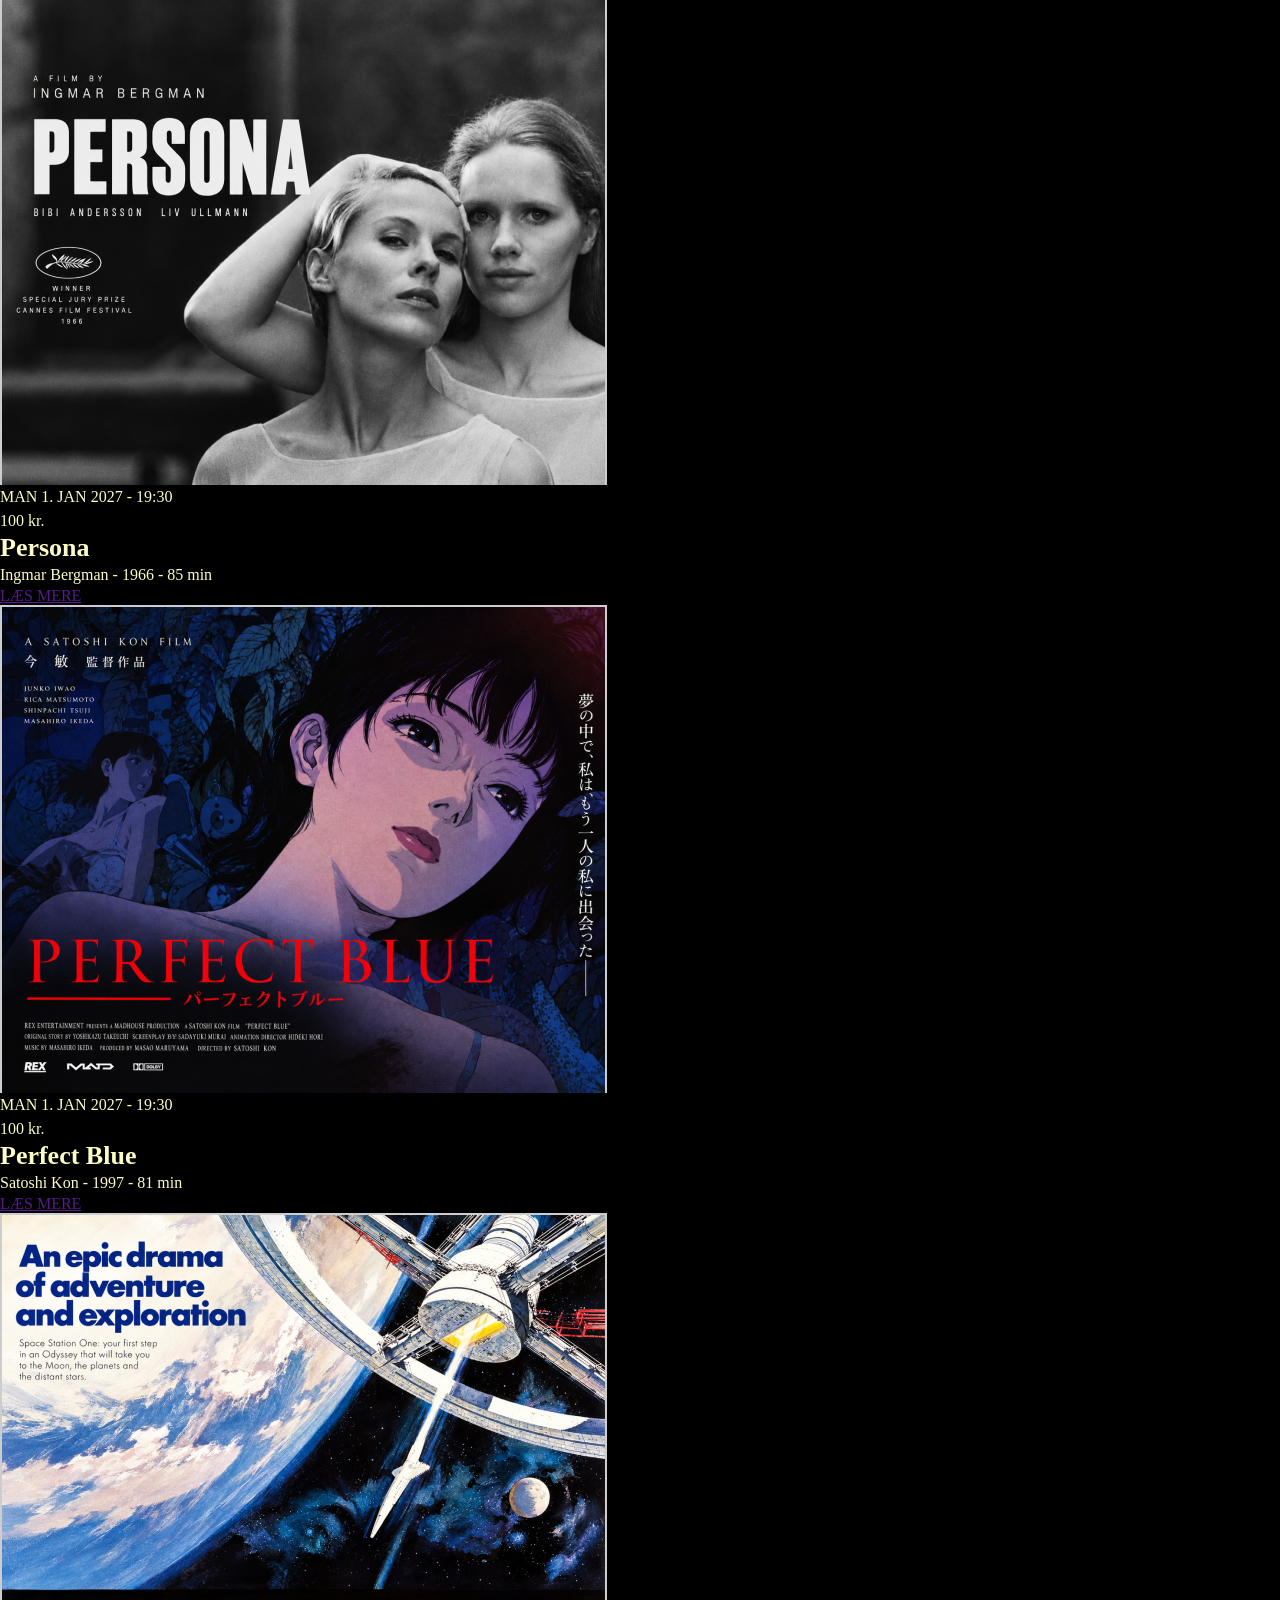
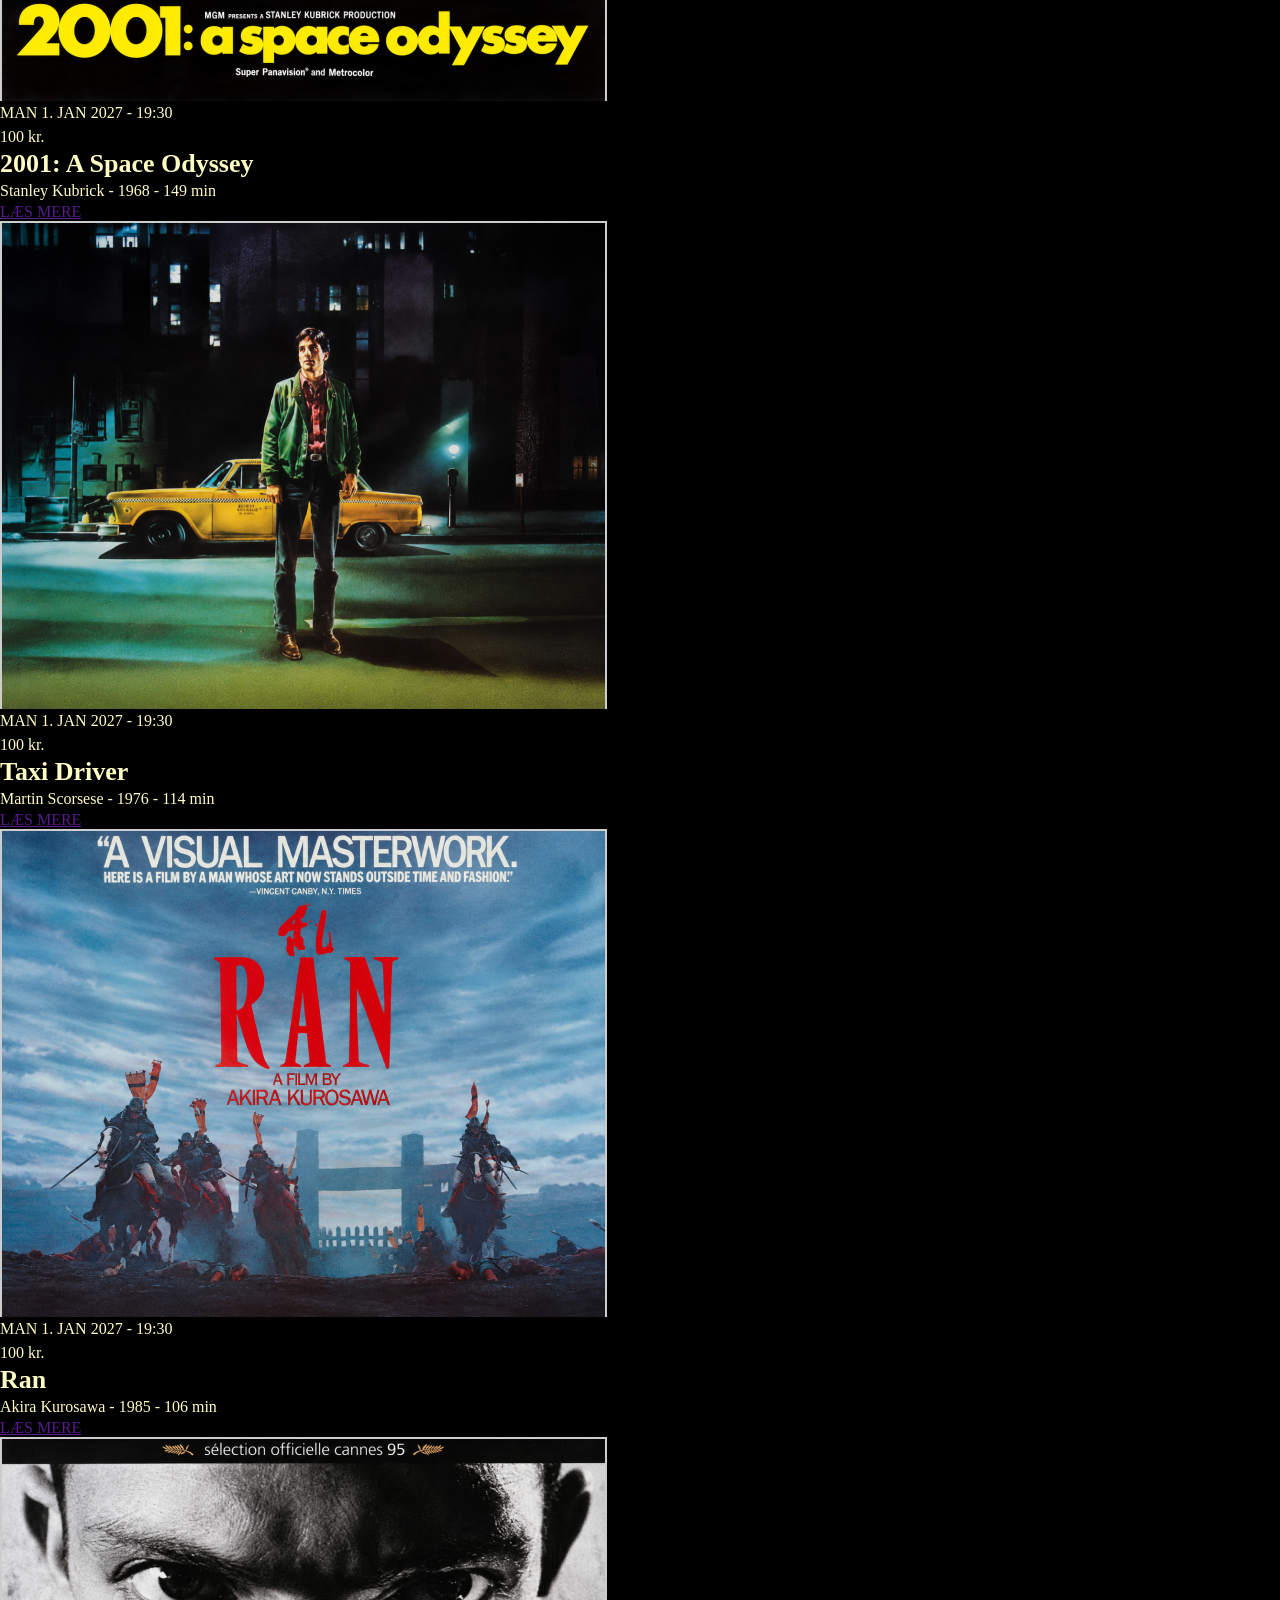
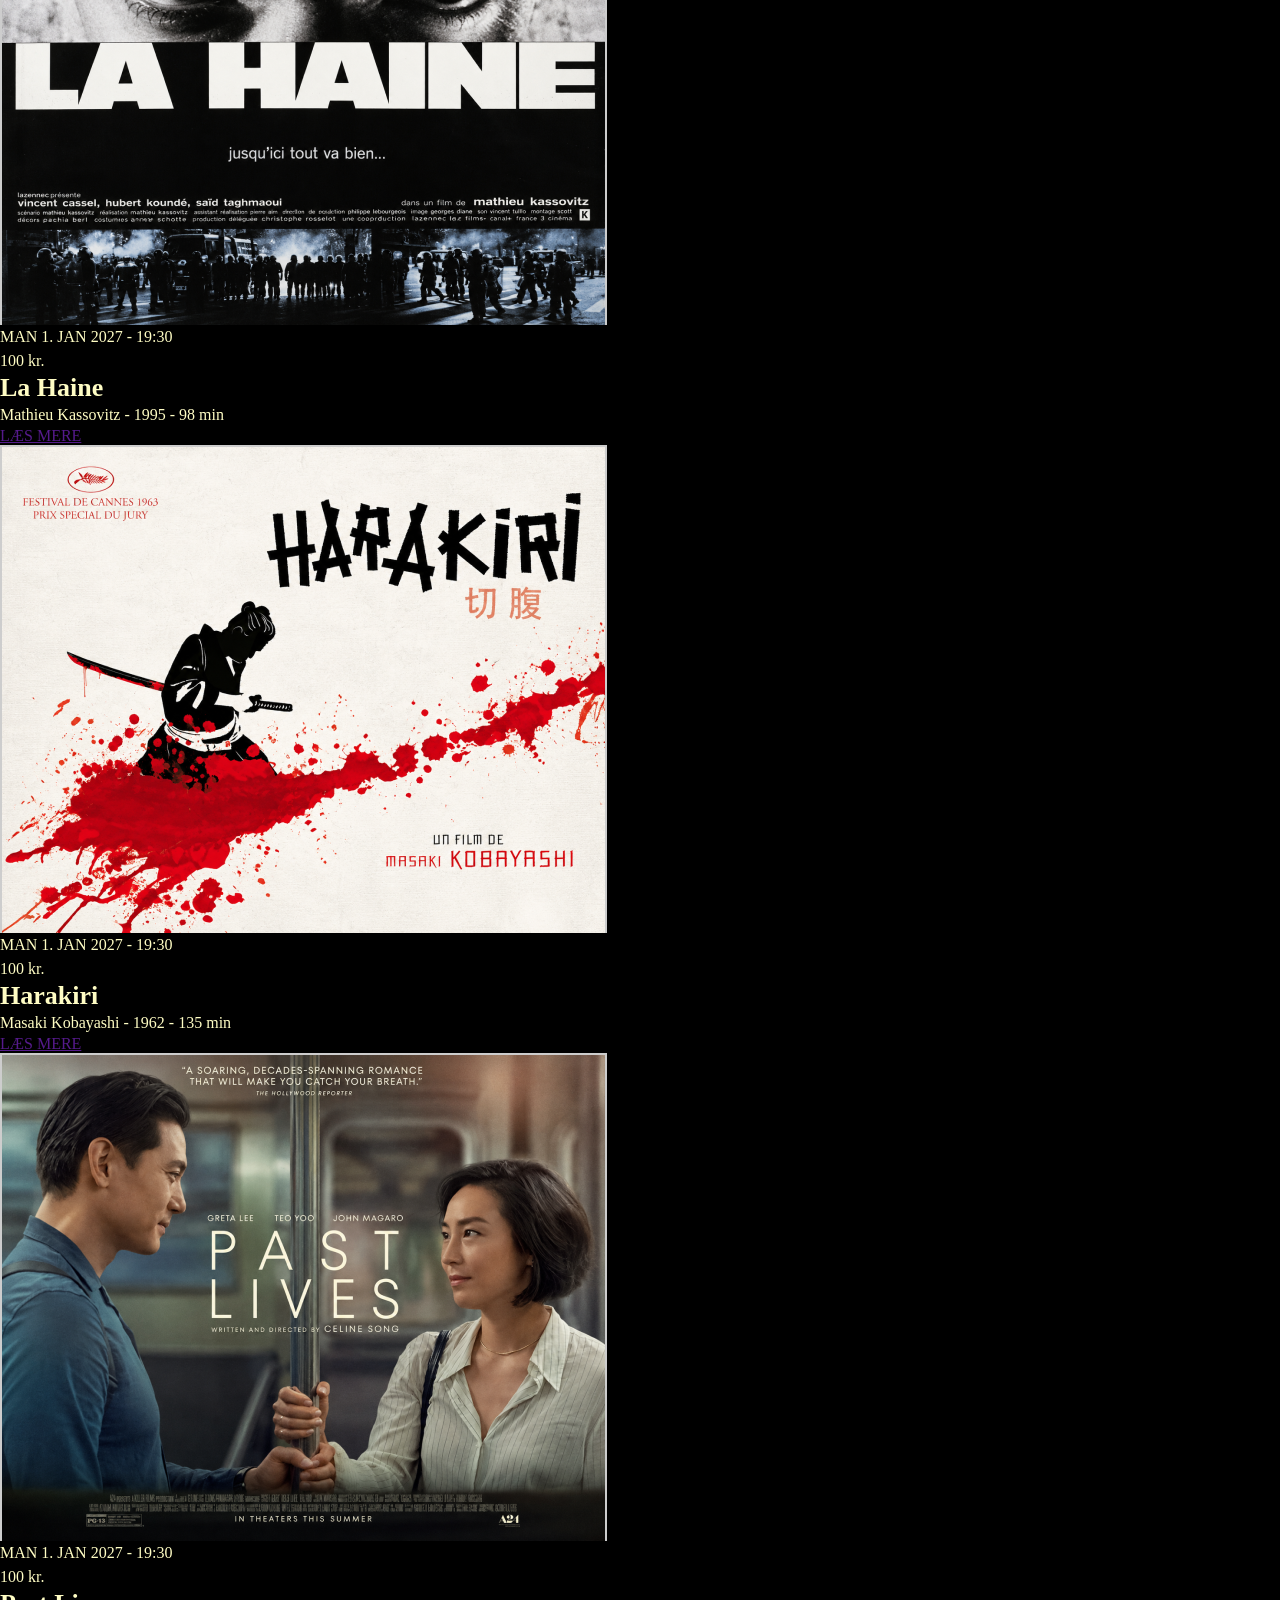
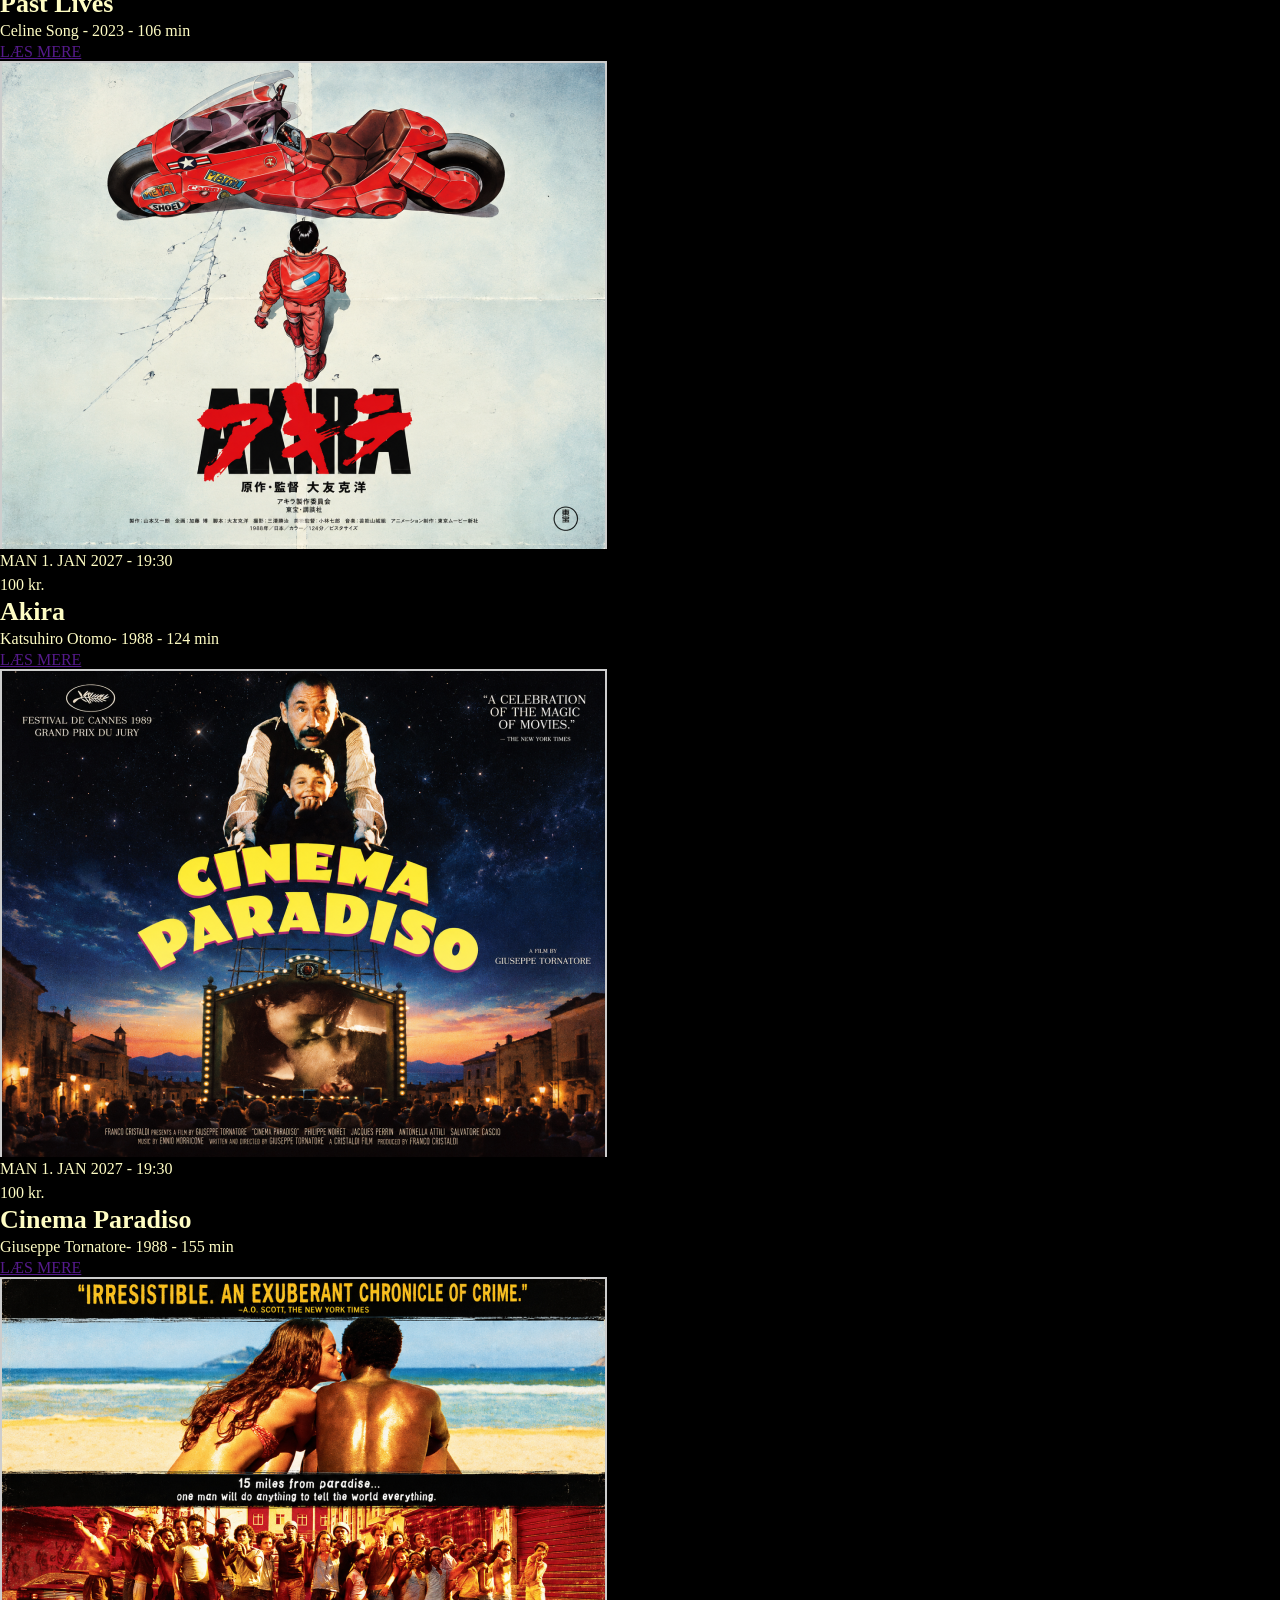
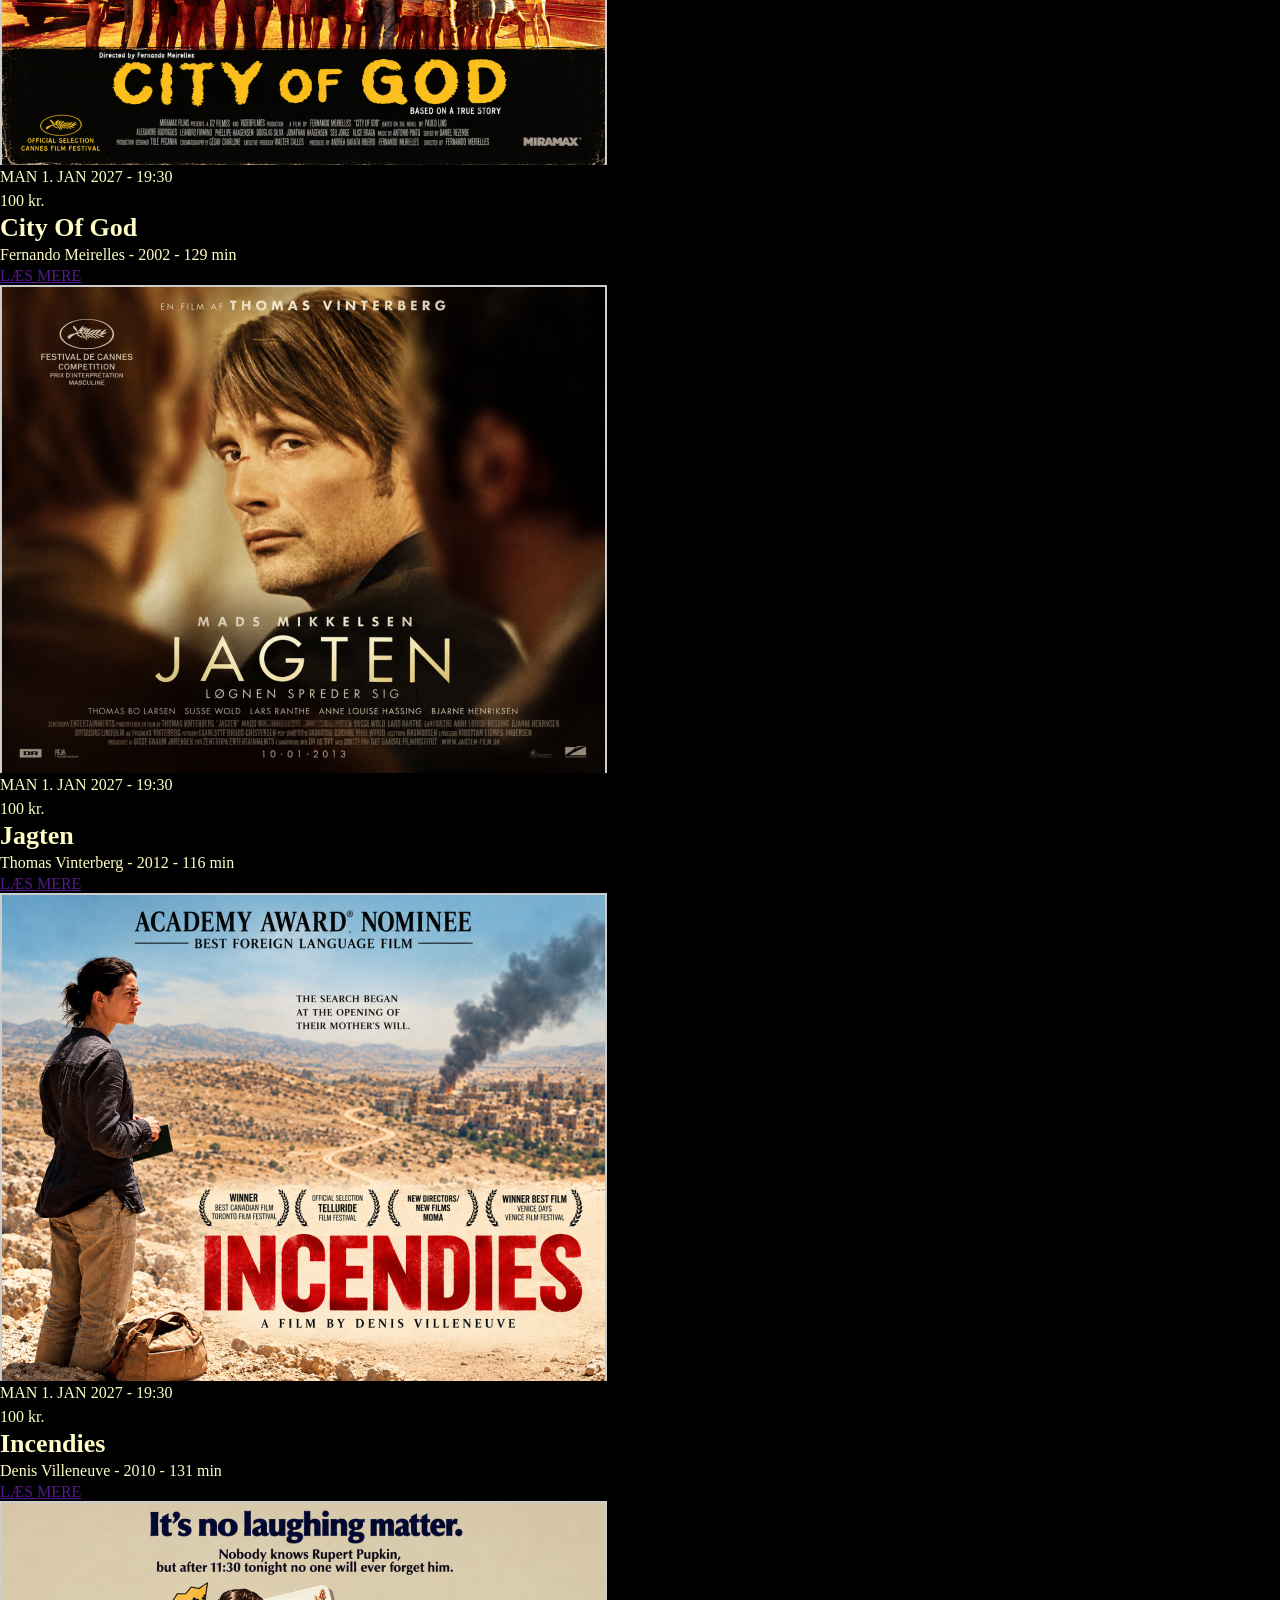
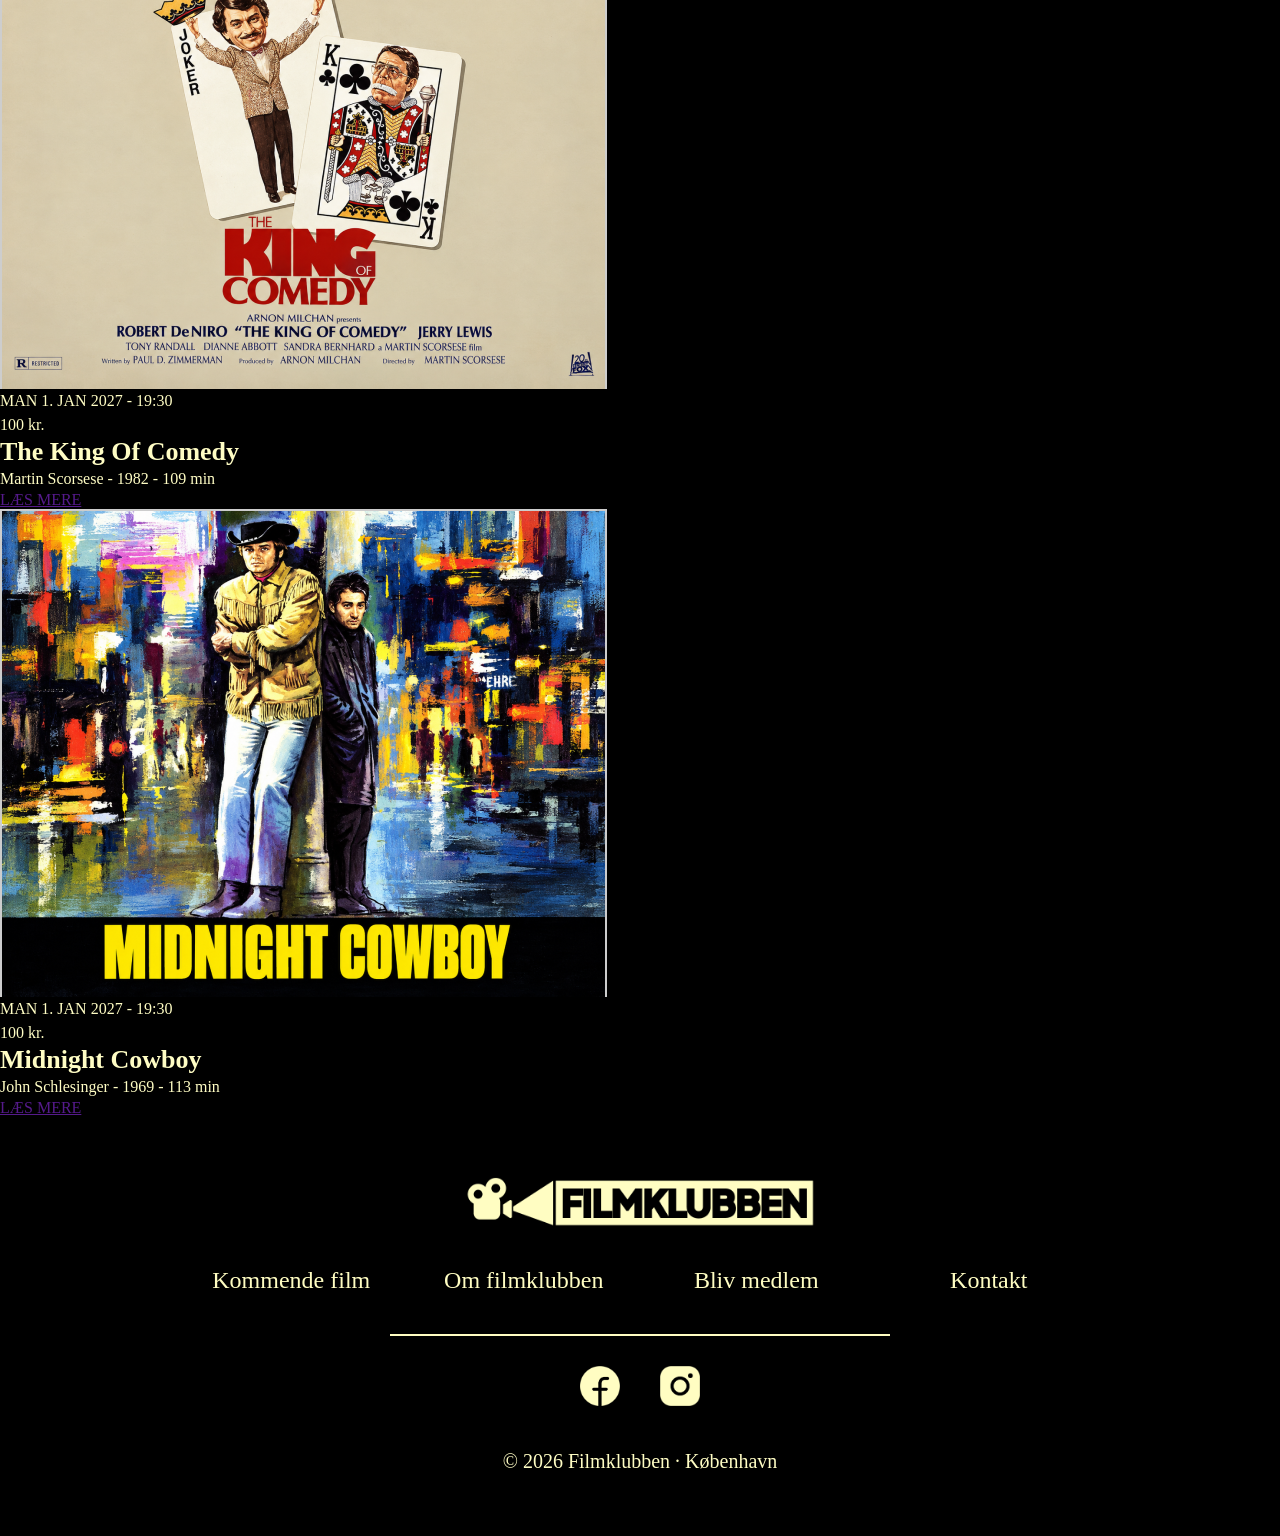
==== commit d4bf67d5: "noindex, nofollow" ====
--- a/kommende_film.html
+++ b/kommende_film.html
@@ -4,9 +4,12 @@
 <head>
     <meta charset="UTF-8">
     <meta name="viewport" content="width=device-width, initial-scale=1.0">
+    <meta name="robots" content="noindex, nofollow">
     <title>Kommende film</title>
     <link rel="stylesheet" href="style.css">
     <link rel="stylesheet" href="layout.css">
+    <link rel="icon" href="./iconer/faviconet.png" type="image/x-icon">
+    <meta name="description" content="Denne side er for en filmklub">
 </head>
 
 <body>
--- a/style.css
+++ b/style.css
@@ -4,25 +4,70 @@
   box-sizing: border-box;
 }
 
+/********************** Overall ******************/
+body {
+  background-color: black;
+  color: #fffdc4;
+}
+
+/* GENERELLE ELEMENTER */
 img {
-  width: 100%;
+  display: block;
+  max-width: 100%;
   height: auto;
-  display: block;
-}
-/********************** Overall ******************/
-* {
+}
+
+h2 {
+  font-size: 32px;
+  font-weight: 700;
+}
+
+h3 {
+  font-size: 26px;
+  font-weight: 700;
+}
+
+p {
+  font-size: 16px;
+  line-height: 1.5;
+}
+
+/* GENERELLE KNAPPER */
+.knap {
+  display: inline-flex;
+  align-items: center;
+  justify-content: center;
+
+  padding: 15px 25px;
+
+  background-color: #fffdc4;
+  color: black;
+
+  border: 2px solid black;
+  border-radius: 15px;
+
+  font-size: 16px;
+  font-weight: bold;
+  text-decoration: none;
+
+  transition: 0.3s ease;
+
+  white-space: nowrap;
+}
+
+.knap:hover {
   background-color: black;
-  color: #fffdc2;
-}
-
+  color: #fffdc4;
+  border-color: #fffdc4;
+}
+
+.sektion-beskrivelse {
+  text-align: center;
+  text-wrap: balance;
+  max-width: 600px;
+  margin-inline: auto;
+}
 /********************** Menu ******************/
-
-* {
-  margin: 0;
-  padding: 0;
-  box-sizing: border-box;
-}
-
 header {
   position: sticky;
   top: 0;
@@ -32,6 +77,7 @@
   padding: 20px;
   background-color: black;
   box-shadow: 10px 10px 10px #fffdc2;
+  z-index: 10;
 
   .logo img {
     width: 200px;
@@ -40,7 +86,6 @@
 }
 
 nav {
-  /** Desktop */
   display: flex;
   align-items: center;
 
@@ -134,11 +179,6 @@
 }
 
 /********************** MENU - Tilføjelser ******************/
-
-.logo {
-  width: fit-content;
-}
-
 .logo a {
   display: block;
   width: fit-content;
@@ -147,12 +187,6 @@
 .logo img {
   width: 200px;
   height: auto;
-}
-header {
-  display: flex;
-  justify-content: space-between;
-  align-items: center;
-  padding: 20px;
 }
 
 @media (width < 700px) {
@@ -181,16 +215,7 @@
 }
 
 /********************** Footer ******************/
-/*.socials {
-  border-top: 2px solid #fffdc2;
-  width: 70%;
-  margin: 30px auto 0;
-  padding-top: 30px;
-}*/
-
 footer {
-  background-color: black;
-  color: #fffdc2;
   text-align: center;
   padding: 50px 20px;
 }
@@ -242,7 +267,6 @@
 }
 
 /******************** Footer desktop ********************/
-
 @media (width > 800px) {
   footer {
     padding: 60px 20px;
@@ -278,3 +302,201 @@
     margin-top: 40px;
   }
 }
+
+/********************** Forside ******************/
+.hero {
+  position: relative;
+  display: grid;
+  grid-template-columns: 1fr;
+  place-items: center;
+  width: 100%;
+  min-height: calc(100dvh - 80px);
+  min-height: 450px;
+  overflow: hidden;
+}
+
+.hero-video {
+  position: absolute;
+  inset: 0;
+  width: 100%;
+  height: 100%;
+  object-fit: cover;
+}
+
+.hero::before {
+  content: "";
+  position: absolute;
+  inset: 0;
+  background: rgba(0, 0, 0, 0.5);
+  z-index: 1;
+}
+
+.hero-content {
+  position: relative;
+  z-index: 2;
+  text-align: center;
+  padding: 20px;
+
+  display: grid;
+  gap: 25px;
+}
+
+.hero-content p {
+  text-wrap: pretty;
+}
+
+/********************** Knap i hero ******************/
+.film-knap {
+  display: block;
+  width: fit-content;
+  justify-self: center;
+  text-decoration: none;
+}
+
+.film-knap-content {
+  display: grid;
+  grid-template-columns: 1fr auto;
+  align-items: center;
+
+  background-color: #fffdc4;
+  border-radius: 15px;
+  padding: 20px;
+
+  border: 2px solid black;
+  transition: 0.3s ease;
+}
+
+.film-knap-content p {
+  color: black;
+  font-size: 20px;
+  font-weight: bold;
+}
+
+.film-knap-content img {
+  width: 45px;
+  height: auto;
+  background: transparent;
+}
+
+/* HOVER PÅ KNAP*/
+/* Baggrund og kant */
+.film-knap:hover .film-knap-content {
+  background-color: black;
+  border-color: #fffdc4;
+}
+
+/* Tekst */
+.film-knap:hover .film-knap-content p {
+  color: #fffdc4;
+}
+
+/* Pil */
+.film-knap:hover .film-knap-content img {
+  filter: brightness(0) saturate(100%) invert(95%) sepia(25%) saturate(700%);
+}
+
+/* NÆSTE FILM */
+.naeste-film {
+  padding: 60px 20px;
+
+  display: grid;
+  gap: 8px;
+}
+
+.naeste-film h2 {
+  text-align: center;
+  margin: 0 0 10px;
+}
+
+.naeste-film > img {
+  width: 100%;
+  aspect-ratio: 2 / 1;
+  object-fit: cover;
+}
+
+.naeste-film .knap {
+  justify-self: end;
+}
+
+/* **************** KOMMENDE FILM **************** */
+.kommende-film {
+  padding: 60px 20px;
+}
+
+/* Overskrift */
+.kommende-film h2 {
+  text-align: center;
+  margin: 0 0 15px;
+}
+
+/* Beskrivelse */
+.kommende-film .sektion-beskrivelse {
+  margin-bottom: 50px;
+}
+
+/* Container med alle film */
+.film-grid {
+  display: grid;
+  grid-template-columns: 1fr;
+  gap: 35px;
+}
+
+/* Hvert filmkort */
+.kommende-film .grid_1-2 {
+  align-items: start;
+}
+
+/* Billeder */
+.kommende-film .grid_1-2 img {
+  width: 100%;
+  aspect-ratio: 1 / 1;
+  object-fit: cover;
+  border-radius: 8px;
+}
+
+/* Filmtitler */
+.kommende-film .grid_1-2 h3 {
+  font-size: 20px;
+  margin-bottom: 15px;
+}
+
+/* Prik foran dato */
+.kommende-film .grid_1-2 p:first-of-type::before {
+  content: "•";
+  margin-right: 10px;
+}
+
+/* *************** OM FILMKLUBBEN *************** */
+.om-filmklubben {
+  background-color: #202020;
+  padding: 60px 30px;
+
+  display: grid;
+  gap: 25px;
+}
+
+/* Overskrift */
+.om-filmklubben h2 {
+  font-size: 24px;
+  margin: 0;
+}
+
+/* Beskrivelse */
+.om-filmklubben .sektion-beskrivelse {
+  text-align: left;
+  max-width: none;
+  line-height: 1.5;
+}
+
+/* Skjul desktopindhold på mobil */
+.om-info,
+.om-billede {
+  display: none;
+}
+
+/* LÆS MERE-knap */
+.om-knap {
+  justify-self: center;
+  min-width: 190px;
+  margin-top: 10px;
+}
--- a/layout.css
+++ b/layout.css
@@ -1,3 +1,143 @@
+/* GENERELLE GRID-KLASSER */
+.grid_2-1 {
+  display: grid;
+  grid-template-columns: 2fr 1fr;
+  align-items: center;
+  gap: 15px;
+}
+
+.grid_1-2 {
+  display: grid;
+  grid-template-columns: 1fr 2fr;
+  gap: 15px;
+}
+
+/************    Forside     **************/
+@media (min-width: 768px) {
+  .hero {
+    grid-template-columns: 1fr 1fr;
+    min-height: 580px;
+    place-items: center left;
+  }
+
+  .hero-content {
+    grid-column: 1;
+    text-align: left;
+    padding: 40px;
+  }
+
+  .film-knap {
+    justify-self: start;
+  }
+}
+
+/************    NÆSTE FILM     **************/
+@media (min-width: 768px) {
+  .naeste-film {
+    padding: 80px 60px;
+    gap: 30px;
+  }
+
+  .naeste-film > img {
+    max-width: 1000px;
+    justify-self: center;
+  }
+
+  .naeste-film h2 {
+    font-size: 48px;
+  }
+}
+
+/* **************** KOMMENDE FILM - DESKTOP **************** */
+@media (min-width: 768px) {
+  .kommende-film {
+    padding: 80px 60px;
+  }
+
+  /* Tre film pr. række */
+  .film-grid {
+    grid-template-columns: repeat(3, minmax(0, 1fr));
+    gap: 40px 25px;
+  }
+
+  /* Billede over tekst */
+  .kommende-film .grid_1-2 {
+    grid-template-columns: 1fr;
+    gap: 12px;
+  }
+
+  /* Billedernes proportioner */
+  .kommende-film .grid_1-2 img {
+    aspect-ratio: 303.5 / 244;
+  }
+
+  /* Centrer tekst */
+  .kommende-film .grid_1-2 > div {
+    text-align: center;
+  }
+
+  .kommende-film .grid_1-2 h3 {
+    margin-bottom: 5px;
+  }
+
+  /* Fjern prik på desktop */
+  .kommende-film .grid_1-2 p:first-of-type::before {
+    content: none;
+  }
+}
+
+/* *************** OM FILMKLUBBEN - DESKTOP *************** */
+@media (min-width: 768px) {
+  .om-filmklubben {
+    padding: 80px 60px;
+    gap: 35px;
+  }
+
+  /* Overskrift */
+  .om-filmklubben h2 {
+    font-size: 36px;
+    text-align: center;
+  }
+
+  /* Beskrivelse */
+  .om-filmklubben .sektion-beskrivelse {
+    text-align: center;
+    max-width: 600px;
+  }
+
+  /* To informationsfelter */
+  .om-info {
+    display: grid;
+    grid-template-columns: 1fr 1fr;
+    gap: 30px;
+
+    text-align: center;
+    margin-top: 20px;
+  }
+
+  .om-info h3 {
+    font-size: 24px;
+    margin-bottom: 10px;
+  }
+
+  .om-info p {
+    font-size: 14px;
+  }
+
+  /* Biografbillede */
+  .om-billede {
+    display: block;
+    width: 100%;
+    aspect-ratio: 16 / 6;
+    object-fit: cover;
+  }
+
+  /* Skjul knap */
+  .om-knap {
+    display: none;
+  }
+}
+
 /************    Footer     **************/
 footer .grid_1-1 {
   display: grid;
@@ -10,6 +150,7 @@
   justify-content: center;
   column-gap: 40px;
 }
+
 @media (width > 800px) {
   footer .footer_links {
     grid-template-columns: repeat(4, 1fr);
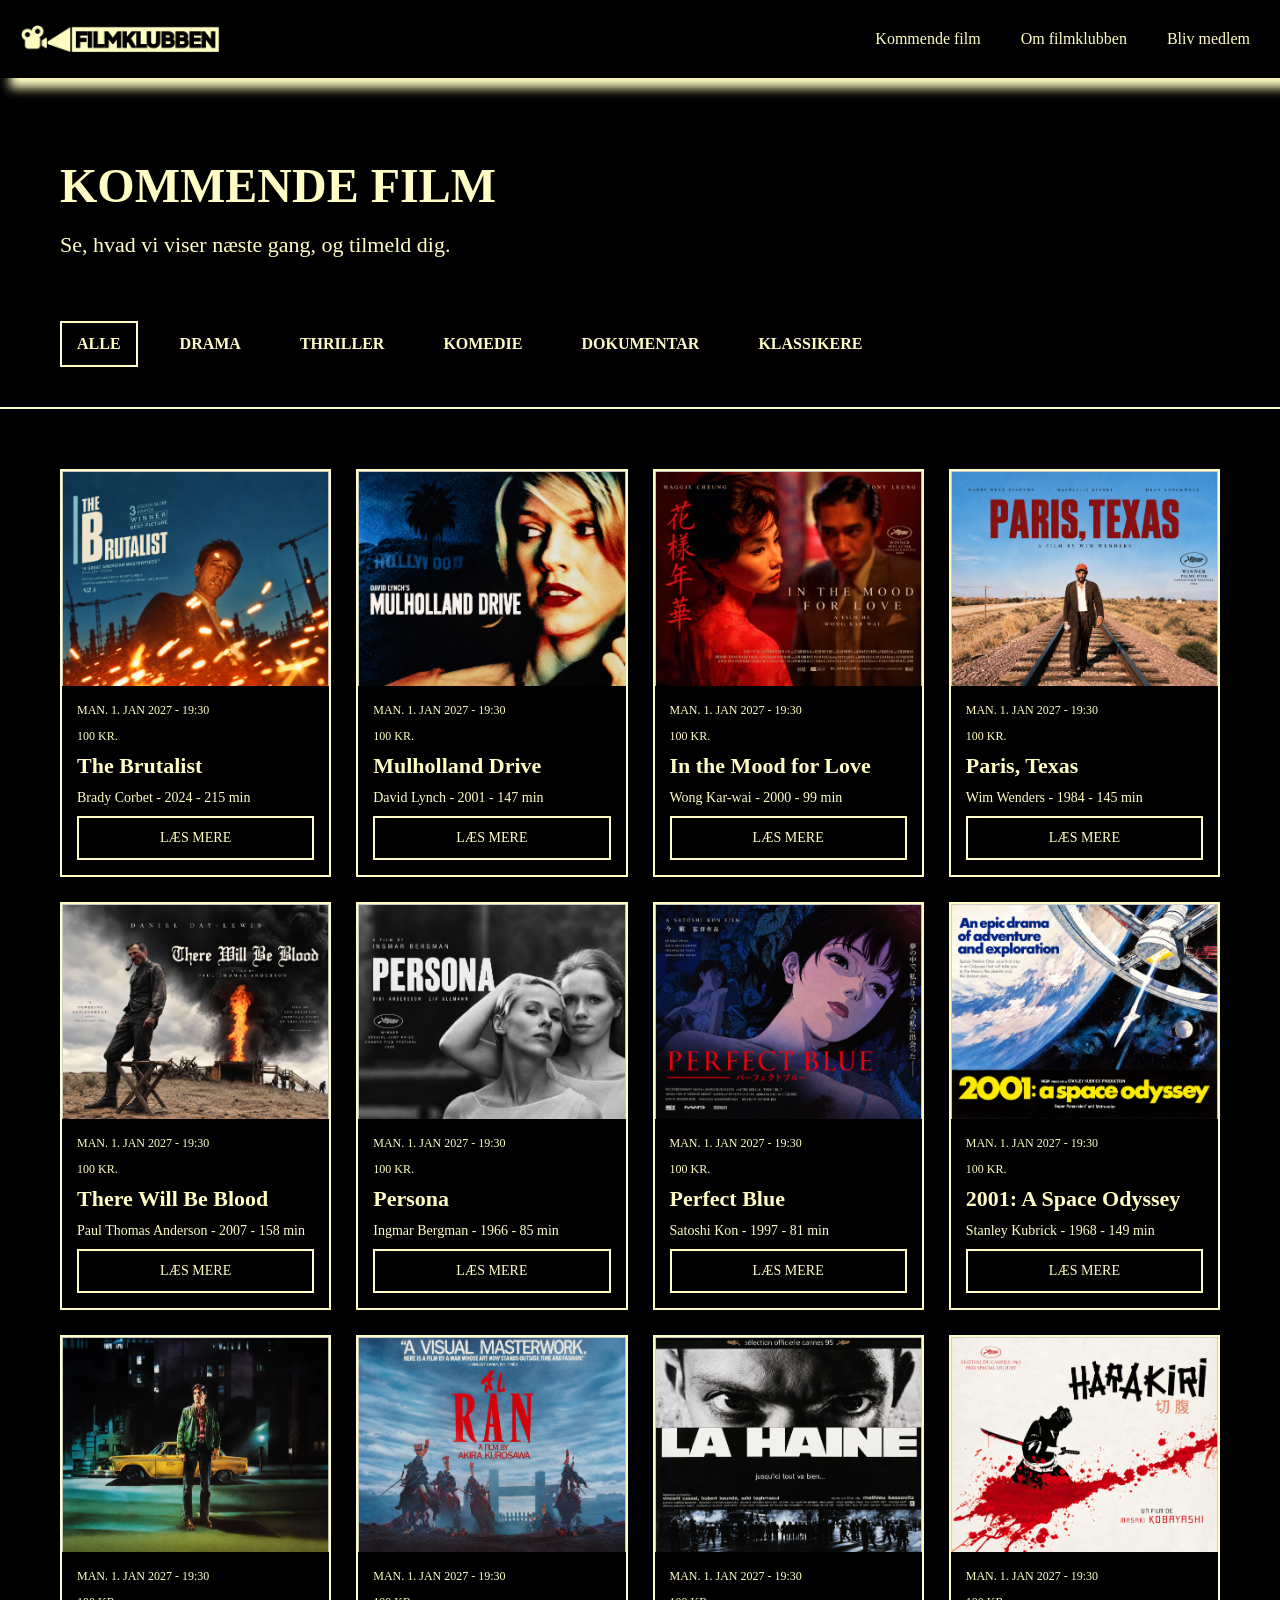
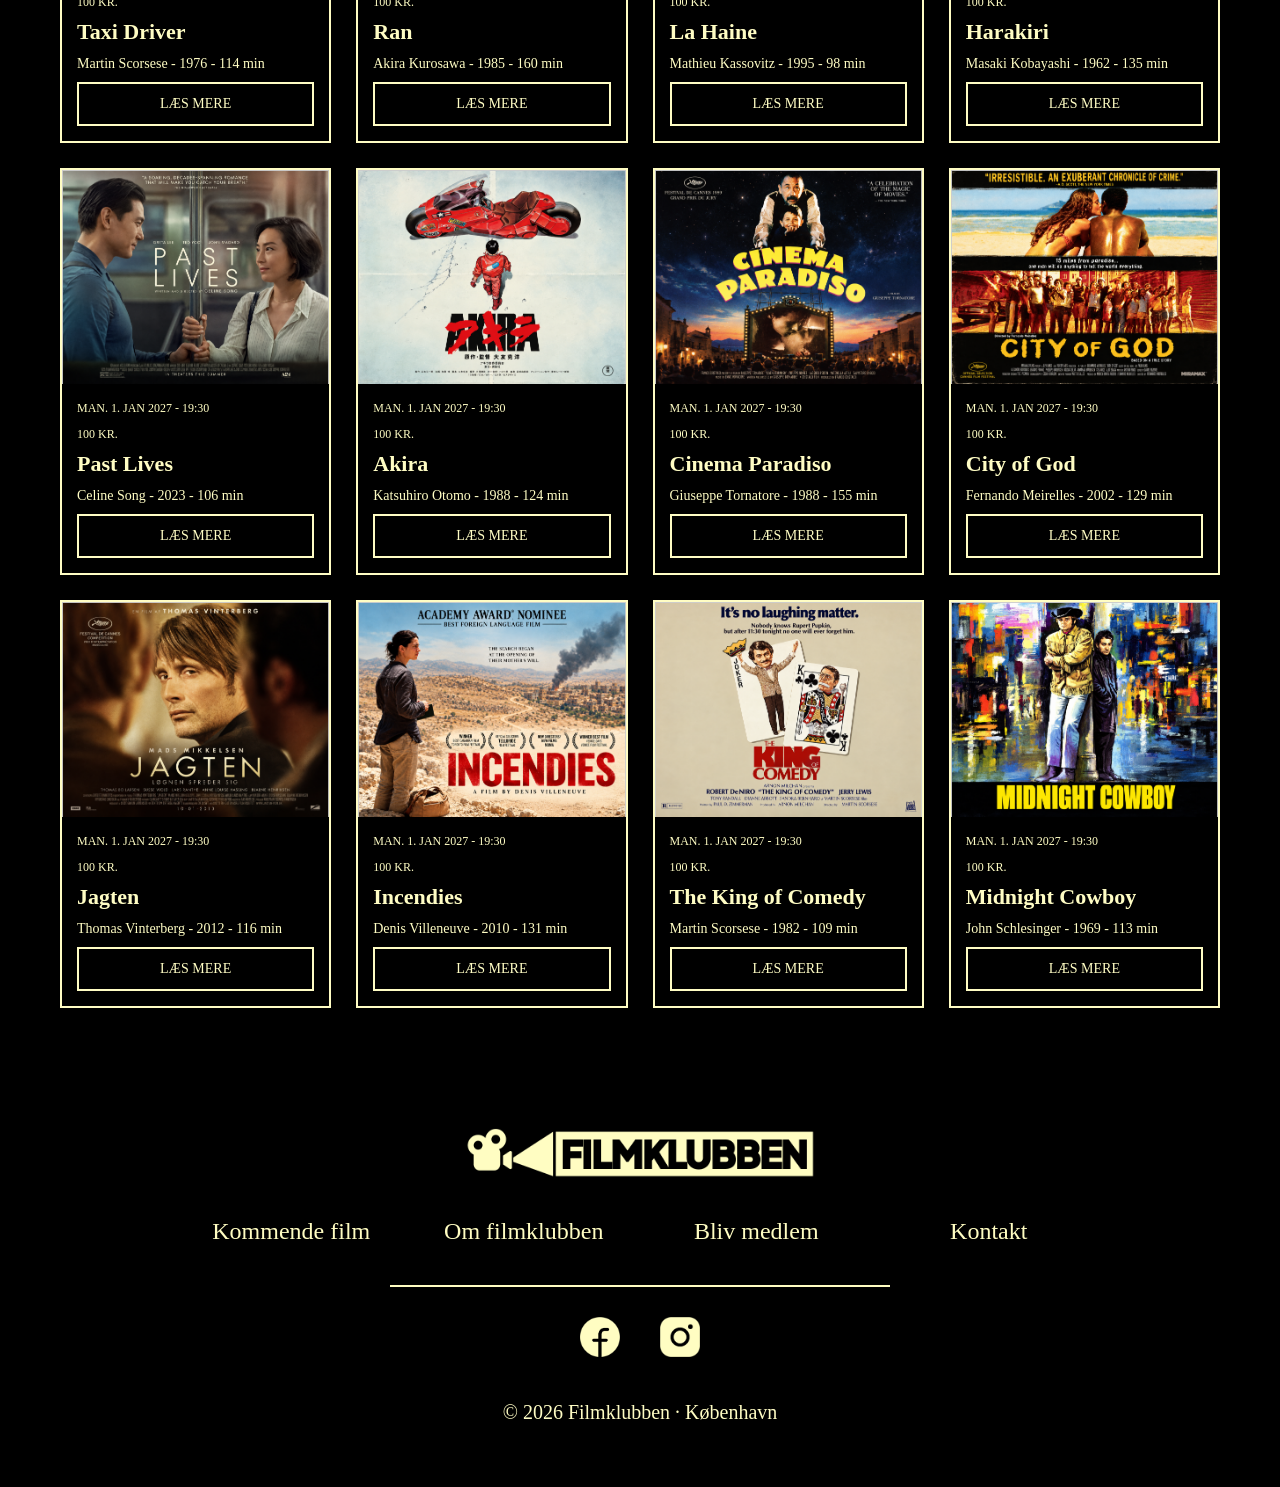
==== commit 27bde563: "kommende film done" ====
--- a/kommende_film.html
+++ b/kommende_film.html
@@ -9,7 +9,8 @@
     <link rel="stylesheet" href="style.css">
     <link rel="stylesheet" href="layout.css">
     <link rel="icon" href="./iconer/faviconet.png" type="image/x-icon">
-    <meta name="description" content="Denne side er for en filmklub">
+    <meta name="description"
+        content="Filmklubben samler filmelskere i København til fælles filmvisninger og samtaler om film. Se kommende film og tilmeld dig næste visning.">
 </head>
 
 <body>
@@ -35,173 +36,475 @@
 
 
     <main>
-        <h1>KOMMENDE FILM</h1>
-        <p>Se, hvad vi viser næste gang, og tilmeld dig.</p>
-        <div class="grid_1-1">
-            <a href="">Alle</a>
-            <a href="">Genre ↓</a>
-        </div>
-
-        <div>
-            <img src="./imgs/kommende_film/img1_the-brutalist_kom.webp" alt="The brutalist">
-            <p>MAN 1. JAN 2027 - 19:30</p>
-            <p>100 kr.</p>
-            <h3>The Brutalist</h3>
-            <p>Brady Corbet - 2024 - 215 min</p>
-            <a href="">LÆS MERE</a>
-        </div>
-        <div>
-            <img src="./imgs/kommende_film/img2_mulholland-drive_kom.webp" alt="Mulholland Drive">
-            <p>MAN 1. JAN 2027 - 19:30</p>
-            <p>100 kr.</p>
-            <h3>Mulholland Drive</h3>
-            <p>David Lynch - 2001 - 147 min</p>
-            <a href="">LÆS MERE</a>
-        </div>
-        <div>
-            <img src="./imgs/kommende_film/img3_in-the-mood-for-love_kom.webp" alt="In The Mood For Love">
-            <p>MAN 1. JAN 2027 - 19:30</p>
-            <p>100 kr.</p>
-            <h3>In The Mood For Love</h3>
-            <p>Wong Kar-Wai- 2000 - 99 min</p>
-            <a href="">LÆS MERE</a>
-        </div>
-        <div>
-            <img src="./imgs/kommende_film/img4_paris-texas_kom.webp" alt="Paris, Texas">
-            <p>MAN 1. JAN 2027 - 19:30</p>
-            <p>100 kr.</p>
-            <h3>Paris, Texas</h3>
-            <p>Wim Wenders - 1984 - 145 min</p>
-            <a href="">LÆS MERE</a>
-        </div>
-        <div>
-            <img src="./imgs/kommende_film/img5_there-will-be-blood_kom.webp" alt="There Wil Be Blood">
-            <p>MAN 1. JAN 2027 - 19:30</p>
-            <p>100 kr.</p>
-            <h3>There Wil Be Blood</h3>
-            <p>Paul Thomas Anderson - 2007 - 158 min</p>
-            <a href="">LÆS MERE</a>
-        </div>
-        <div>
-            <img src="./imgs/kommende_film/img6_persona_kom.webp" alt="Persona">
-            <p>MAN 1. JAN 2027 - 19:30</p>
-            <p>100 kr.</p>
-            <h3>Persona</h3>
-            <p>Ingmar Bergman - 1966 - 85 min</p>
-            <a href="">LÆS MERE</a>
-        </div>
-        <div>
-            <img src="./imgs/kommende_film/img7_perfect-blue_kom.webp" alt="Perfect Blue">
-            <p>MAN 1. JAN 2027 - 19:30</p>
-            <p>100 kr.</p>
-            <h3>Perfect Blue</h3>
-            <p>Satoshi Kon - 1997 - 81 min</p>
-            <a href="">LÆS MERE</a>
-        </div>
-        <div>
-            <img src="./imgs/kommende_film/img8_2001-a-space-odyssey_kom.webp" alt="2001: A Space Odyssey">
-            <p>MAN 1. JAN 2027 - 19:30</p>
-            <p>100 kr.</p>
-            <h3>2001: A Space Odyssey</h3>
-            <p>Stanley Kubrick - 1968 - 149 min</p>
-            <a href="">LÆS MERE</a>
-        </div>
-        <div>
-            <img src="./imgs/kommende_film/img9_taxi-driver_kom.webp" alt="Taxi Driver">
-            <p>MAN 1. JAN 2027 - 19:30</p>
-            <p>100 kr.</p>
-            <h3>Taxi Driver</h3>
-            <p>Martin Scorsese - 1976 - 114 min</p>
-            <a href="">LÆS MERE</a>
-        </div>
-        <div>
-            <img src="./imgs/kommende_film/img10_ran-kom.webp" alt="Ran">
-            <p>MAN 1. JAN 2027 - 19:30</p>
-            <p>100 kr.</p>
-            <h3>Ran</h3>
-            <p>Akira Kurosawa - 1985 - 106 min</p>
-            <a href="">LÆS MERE</a>
-        </div>
-        <div>
-            <img src="./imgs/kommende_film/img11_la-haine_kom.webp" alt="La Haine">
-            <p>MAN 1. JAN 2027 - 19:30</p>
-            <p>100 kr.</p>
-            <h3>La Haine</h3>
-            <p>Mathieu Kassovitz - 1995 - 98 min</p>
-            <a href="">LÆS MERE</a>
-        </div>
-        <div>
-            <img src="./imgs/kommende_film/img12_harakiri_kom.webp" alt="Harakiri">
-            <p>MAN 1. JAN 2027 - 19:30</p>
-            <p>100 kr.</p>
-            <h3>Harakiri</h3>
-            <p>Masaki Kobayashi - 1962 - 135 min</p>
-            <a href="">LÆS MERE</a>
-        </div>
-        <div>
-            <img src="./imgs/kommende_film/img13_past-lives_kom.webp" alt="Past Lives">
-            <p>MAN 1. JAN 2027 - 19:30</p>
-            <p>100 kr.</p>
-            <h3>Past Lives</h3>
-            <p>Celine Song - 2023 - 106 min</p>
-            <a href="">LÆS MERE</a>
-        </div>
-        <div>
-            <img src="./imgs/kommende_film/img14_akira_kom.webp" alt="Akira">
-            <p>MAN 1. JAN 2027 - 19:30</p>
-            <p>100 kr.</p>
-            <h3>Akira</h3>
-            <p>Katsuhiro Otomo- 1988 - 124 min</p>
-            <a href="">LÆS MERE</a>
-        </div>
-        <div>
-            <img src="./imgs/kommende_film/img15_cinema-paradiso_kom.webp" alt="Cinema Paradiso">
-            <p>MAN 1. JAN 2027 - 19:30</p>
-            <p>100 kr.</p>
-            <h3>Cinema Paradiso</h3>
-            <p>Giuseppe Tornatore- 1988 - 155 min</p>
-            <a href="">LÆS MERE</a>
-        </div>
-        <div>
-            <img src="imgs/kommende_film/img16_city-of-god_kom.webp" alt="City Of God">
-            <p>MAN 1. JAN 2027 - 19:30</p>
-            <p>100 kr.</p>
-            <h3>City Of God</h3>
-            <p>Fernando Meirelles - 2002 - 129 min</p>
-            <a href="">LÆS MERE</a>
-        </div>
-        <div>
-            <img src="./imgs/kommende_film/img17_jagten_kom.webp" alt="Jagten">
-            <p>MAN 1. JAN 2027 - 19:30</p>
-            <p>100 kr.</p>
-            <h3>Jagten</h3>
-            <p>Thomas Vinterberg - 2012 - 116 min</p>
-            <a href="">LÆS MERE</a>
-        </div>
-        <div>
-            <img src="./imgs/kommende_film/img18_incendies_kom.webp" alt="Incendies">
-            <p>MAN 1. JAN 2027 - 19:30</p>
-            <p>100 kr.</p>
-            <h3>Incendies</h3>
-            <p>Denis Villeneuve - 2010 - 131 min</p>
-            <a href="">LÆS MERE</a>
-        </div>
-        <div>
-            <img src="./imgs/kommende_film/img19_the-king-of-comedy_kom.webp" alt="The King Of Comedy">
-            <p>MAN 1. JAN 2027 - 19:30</p>
-            <p>100 kr.</p>
-            <h3>The King Of Comedy</h3>
-            <p>Martin Scorsese - 1982 - 109 min</p>
-            <a href="">LÆS MERE</a>
-        </div>
-        <div>
-            <img src="./imgs/kommende_film/img20_midnight-cowboy_kom.webp" alt="Midnight Cowboy">
-            <p>MAN 1. JAN 2027 - 19:30</p>
-            <p>100 kr.</p>
-            <h3>Midnight Cowboy</h3>
-            <p>John Schlesinger - 1969 - 113 min</p>
-            <a href="">LÆS MERE</a>
-        </div>
+        <section class="film-filter">
+            <h1>KOMMENDE FILM</h1>
+            <p>Se, hvad vi viser næste gang, og tilmeld dig.</p>
+            <div class="filter-menu">
+
+                <!-- Mobil -->
+                <div class="filter-mobil">
+
+                    <button type="button" class="filter-alle aktiv">
+                        ALLE
+                    </button>
+
+                    <div class="genre-menu">
+                        <button type="button" class="genre-knap" id="genre-knap" aria-expanded="false"
+                            aria-controls="genre-liste">
+                            GENRE <span>⌄</span>
+                        </button>
+
+                        <div class="genre-liste" id="genre-liste" hidden>
+                            <button type="button" data-genre="Drama">DRAMA</button>
+                            <button type="button" data-genre="Thriller">THRILLER</button>
+                            <button type="button" data-genre="Komedie">KOMEDIE</button>
+                            <button type="button" data-genre="Dokumentar">DOKUMENTAR</button>
+                            <button type="button" data-genre="Klassikere">KLASSIKERE</button>
+                        </div>
+                    </div>
+
+                </div>
+
+                <!-- Desktop -->
+                <div class="filter-desktop">
+                    <button type="button" class="aktiv" data-genre="Alle">ALLE</button>
+                    <button type="button" data-genre="Drama">DRAMA</button>
+                    <button type="button" data-genre="Thriller">THRILLER</button>
+                    <button type="button" data-genre="Komedie">KOMEDIE</button>
+                    <button type="button" data-genre="Dokumentar">DOKUMENTAR</button>
+                    <button type="button" data-genre="Klassikere">KLASSIKERE</button>
+                </div>
+            </div>
+        </section>
+
+        <section class="film-oversigt">
+
+            <div class="film-kort-grid">
+
+                <!-- THE BRUTALIST -->
+                <article class="film-kort" data-genre="Drama">
+
+                    <img src="./imgs/kommende_film/img1_the-brutalist_kom.webp" alt="The Brutalist">
+
+                    <div class="film-kort-indhold">
+                        <p class="film-dato">MAN. 1. JAN 2027 - 19:30</p>
+                        <p class="film-pris">100 KR.</p>
+
+                        <h2>The Brutalist</h2>
+
+                        <p class="film-detaljer">
+                            Brady Corbet - 2024 - 215 min
+                        </p>
+
+                        <a href="./tilmeld.html" class="film-laes-mere">
+                            LÆS MERE
+                        </a>
+                    </div>
+
+                </article>
+
+                <!-- MULHOLLAND DRIVE -->
+                <article class="film-kort" data-genre="Thriller">
+
+                    <img src="./imgs/kommende_film/img2_mulholland-drive_kom.webp" alt="Mulholland Drive">
+
+                    <div class="film-kort-indhold">
+                        <p class="film-dato">MAN. 1. JAN 2027 - 19:30</p>
+                        <p class="film-pris">100 KR.</p>
+
+                        <h2>Mulholland Drive</h2>
+
+                        <p class="film-detaljer">
+                            David Lynch - 2001 - 147 min
+                        </p>
+
+                        <a href="./tilmeld.html" class="film-laes-mere">
+                            LÆS MERE
+                        </a>
+                    </div>
+
+                </article>
+
+                <!-- IN THE MOOD FOR LOVE -->
+                <article class="film-kort" data-genre="Drama">
+
+                    <img src="./imgs/kommende_film/img3_in-the-mood-for-love_kom.webp" alt="In the Mood for Love">
+
+                    <div class="film-kort-indhold">
+                        <p class="film-dato">MAN. 1. JAN 2027 - 19:30</p>
+                        <p class="film-pris">100 KR.</p>
+
+                        <h2>In the Mood for Love</h2>
+
+                        <p class="film-detaljer">
+                            Wong Kar-wai - 2000 - 99 min
+                        </p>
+
+                        <a href="./tilmeld.html" class="film-laes-mere">
+                            LÆS MERE
+                        </a>
+                    </div>
+
+                </article>
+
+                <!-- PARIS, TEXAS -->
+                <article class="film-kort" data-genre="Drama">
+
+                    <img src="./imgs/kommende_film/img4_paris-texas_kom.webp" alt="Paris, Texas">
+
+                    <div class="film-kort-indhold">
+                        <p class="film-dato">MAN. 1. JAN 2027 - 19:30</p>
+                        <p class="film-pris">100 KR.</p>
+
+                        <h2>Paris, Texas</h2>
+
+                        <p class="film-detaljer">
+                            Wim Wenders - 1984 - 145 min
+                        </p>
+
+                        <a href="./tilmeld.html" class="film-laes-mere">
+                            LÆS MERE
+                        </a>
+                    </div>
+
+                </article>
+
+                <!-- THERE WILL BE BLOOD -->
+                <article class="film-kort" data-genre="Drama">
+                    <img src="./imgs/kommende_film/img5_there-will-be-blood_kom.webp" alt="There Will Be Blood">
+
+                    <div class="film-kort-indhold">
+                        <p class="film-dato">MAN. 1. JAN 2027 - 19:30</p>
+                        <p class="film-pris">100 KR.</p>
+
+                        <h2>There Will Be Blood</h2>
+
+                        <p class="film-detaljer">
+                            Paul Thomas Anderson - 2007 - 158 min
+                        </p>
+
+                        <a href="./tilmeld.html" class="film-laes-mere">
+                            LÆS MERE
+                        </a>
+                    </div>
+                </article>
+
+
+                <!-- PERSONA -->
+                <article class="film-kort" data-genre="Drama">
+                    <img src="./imgs/kommende_film/img6_persona_kom.webp" alt="Persona">
+
+                    <div class="film-kort-indhold">
+                        <p class="film-dato">MAN. 1. JAN 2027 - 19:30</p>
+                        <p class="film-pris">100 KR.</p>
+
+                        <h2>Persona</h2>
+
+                        <p class="film-detaljer">
+                            Ingmar Bergman - 1966 - 85 min
+                        </p>
+
+                        <a href="./tilmeld.html" class="film-laes-mere">
+                            LÆS MERE
+                        </a>
+                    </div>
+                </article>
+
+
+                <!-- PERFECT BLUE -->
+                <article class="film-kort" data-genre="Thriller">
+                    <img src="./imgs/kommende_film/img7_perfect-blue_kom.webp" alt="Perfect Blue">
+
+                    <div class="film-kort-indhold">
+                        <p class="film-dato">MAN. 1. JAN 2027 - 19:30</p>
+                        <p class="film-pris">100 KR.</p>
+
+                        <h2>Perfect Blue</h2>
+
+                        <p class="film-detaljer">
+                            Satoshi Kon - 1997 - 81 min
+                        </p>
+
+                        <a href="./tilmeld.html" class="film-laes-mere">
+                            LÆS MERE
+                        </a>
+                    </div>
+                </article>
+
+
+                <!-- 2001: A SPACE ODYSSEY -->
+                <article class="film-kort" data-genre="Klassikere">
+                    <img src="./imgs/kommende_film/img8_2001-a-space-odyssey_kom.webp" alt="2001: A Space Odyssey">
+
+                    <div class="film-kort-indhold">
+                        <p class="film-dato">MAN. 1. JAN 2027 - 19:30</p>
+                        <p class="film-pris">100 KR.</p>
+
+                        <h2>2001: A Space Odyssey</h2>
+
+                        <p class="film-detaljer">
+                            Stanley Kubrick - 1968 - 149 min
+                        </p>
+
+                        <a href="./tilmeld.html" class="film-laes-mere">
+                            LÆS MERE
+                        </a>
+                    </div>
+                </article>
+
+
+                <!-- TAXI DRIVER -->
+                <article class="film-kort" data-genre="Drama">
+                    <img src="./imgs/kommende_film/img9_taxi-driver_kom.webp" alt="Taxi Driver">
+
+                    <div class="film-kort-indhold">
+                        <p class="film-dato">MAN. 1. JAN 2027 - 19:30</p>
+                        <p class="film-pris">100 KR.</p>
+
+                        <h2>Taxi Driver</h2>
+
+                        <p class="film-detaljer">
+                            Martin Scorsese - 1976 - 114 min
+                        </p>
+
+                        <a href="./tilmeld.html" class="film-laes-mere">
+                            LÆS MERE
+                        </a>
+                    </div>
+                </article>
+
+
+                <!-- RAN -->
+                <article class="film-kort" data-genre="Klassikere">
+                    <img src="./imgs/kommende_film/img10_ran-kom.webp" alt="Ran">
+
+                    <div class="film-kort-indhold">
+                        <p class="film-dato">MAN. 1. JAN 2027 - 19:30</p>
+                        <p class="film-pris">100 KR.</p>
+
+                        <h2>Ran</h2>
+
+                        <p class="film-detaljer">
+                            Akira Kurosawa - 1985 - 160 min
+                        </p>
+
+                        <a href="./tilmeld.html" class="film-laes-mere">
+                            LÆS MERE
+                        </a>
+                    </div>
+                </article>
+
+
+                <!-- LA HAINE -->
+                <article class="film-kort" data-genre="Drama">
+                    <img src="./imgs/kommende_film/img11_la-haine_kom.webp" alt="La Haine">
+
+                    <div class="film-kort-indhold">
+                        <p class="film-dato">MAN. 1. JAN 2027 - 19:30</p>
+                        <p class="film-pris">100 KR.</p>
+
+                        <h2>La Haine</h2>
+
+                        <p class="film-detaljer">
+                            Mathieu Kassovitz - 1995 - 98 min
+                        </p>
+
+                        <a href="./tilmeld.html" class="film-laes-mere">
+                            LÆS MERE
+                        </a>
+                    </div>
+                </article>
+
+
+                <!-- HARAKIRI -->
+                <article class="film-kort" data-genre="Klassikere">
+                    <img src="./imgs/kommende_film/img12_harakiri_kom.webp" alt="Harakiri">
+
+                    <div class="film-kort-indhold">
+                        <p class="film-dato">MAN. 1. JAN 2027 - 19:30</p>
+                        <p class="film-pris">100 KR.</p>
+
+                        <h2>Harakiri</h2>
+
+                        <p class="film-detaljer">
+                            Masaki Kobayashi - 1962 - 135 min
+                        </p>
+
+                        <a href="./tilmeld.html" class="film-laes-mere">
+                            LÆS MERE
+                        </a>
+                    </div>
+                </article>
+
+
+                <!-- PAST LIVES -->
+                <article class="film-kort" data-genre="Drama">
+                    <img src="./imgs/kommende_film/img13_past-lives_kom.webp" alt="Past Lives">
+
+                    <div class="film-kort-indhold">
+                        <p class="film-dato">MAN. 1. JAN 2027 - 19:30</p>
+                        <p class="film-pris">100 KR.</p>
+
+                        <h2>Past Lives</h2>
+
+                        <p class="film-detaljer">
+                            Celine Song - 2023 - 106 min
+                        </p>
+
+                        <a href="./tilmeld.html" class="film-laes-mere">
+                            LÆS MERE
+                        </a>
+                    </div>
+                </article>
+
+
+                <!-- AKIRA -->
+                <article class="film-kort" data-genre="Klassikere">
+                    <img src="./imgs/kommende_film/img14_akira_kom.webp" alt="Akira">
+
+                    <div class="film-kort-indhold">
+                        <p class="film-dato">MAN. 1. JAN 2027 - 19:30</p>
+                        <p class="film-pris">100 KR.</p>
+
+                        <h2>Akira</h2>
+
+                        <p class="film-detaljer">
+                            Katsuhiro Otomo - 1988 - 124 min
+                        </p>
+
+                        <a href="./tilmeld.html" class="film-laes-mere">
+                            LÆS MERE
+                        </a>
+                    </div>
+                </article>
+
+
+                <!-- CINEMA PARADISO -->
+                <article class="film-kort" data-genre="Drama">
+                    <img src="./imgs/kommende_film/img15_cinema-paradiso_kom.webp" alt="Cinema Paradiso">
+
+                    <div class="film-kort-indhold">
+                        <p class="film-dato">MAN. 1. JAN 2027 - 19:30</p>
+                        <p class="film-pris">100 KR.</p>
+
+                        <h2>Cinema Paradiso</h2>
+
+                        <p class="film-detaljer">
+                            Giuseppe Tornatore - 1988 - 155 min
+                        </p>
+
+                        <a href="./tilmeld.html" class="film-laes-mere">
+                            LÆS MERE
+                        </a>
+                    </div>
+                </article>
+
+
+                <!-- CITY OF GOD -->
+                <article class="film-kort" data-genre="Drama">
+                    <img src="./imgs/kommende_film/img16_city-of-god_kom.webp" alt="City of God">
+
+                    <div class="film-kort-indhold">
+                        <p class="film-dato">MAN. 1. JAN 2027 - 19:30</p>
+                        <p class="film-pris">100 KR.</p>
+
+                        <h2>City of God</h2>
+
+                        <p class="film-detaljer">
+                            Fernando Meirelles - 2002 - 129 min
+                        </p>
+
+                        <a href="./tilmeld.html" class="film-laes-mere">
+                            LÆS MERE
+                        </a>
+                    </div>
+                </article>
+
+
+                <!-- JAGTEN -->
+                <article class="film-kort" data-genre="Drama">
+                    <img src="./imgs/kommende_film/img17_jagten_kom.webp" alt="Jagten">
+
+                    <div class="film-kort-indhold">
+                        <p class="film-dato">MAN. 1. JAN 2027 - 19:30</p>
+                        <p class="film-pris">100 KR.</p>
+
+                        <h2>Jagten</h2>
+
+                        <p class="film-detaljer">
+                            Thomas Vinterberg - 2012 - 116 min
+                        </p>
+
+                        <a href="./tilmeld.html" class="film-laes-mere">
+                            LÆS MERE
+                        </a>
+                    </div>
+                </article>
+
+
+                <!-- INCENDIES -->
+                <article class="film-kort" data-genre="Drama">
+                    <img src="./imgs/kommende_film/img18_incendies_kom.webp" alt="Incendies">
+
+                    <div class="film-kort-indhold">
+                        <p class="film-dato">MAN. 1. JAN 2027 - 19:30</p>
+                        <p class="film-pris">100 KR.</p>
+
+                        <h2>Incendies</h2>
+
+                        <p class="film-detaljer">
+                            Denis Villeneuve - 2010 - 131 min
+                        </p>
+
+                        <a href="./tilmeld.html" class="film-laes-mere">
+                            LÆS MERE
+                        </a>
+                    </div>
+                </article>
+
+
+                <!-- THE KING OF COMEDY -->
+                <article class="film-kort" data-genre="Komedie">
+                    <img src="./imgs/kommende_film/img19_the-king-of-comedy_kom.webp" alt="The King of Comedy">
+
+                    <div class="film-kort-indhold">
+                        <p class="film-dato">MAN. 1. JAN 2027 - 19:30</p>
+                        <p class="film-pris">100 KR.</p>
+
+                        <h2>The King of Comedy</h2>
+
+                        <p class="film-detaljer">
+                            Martin Scorsese - 1982 - 109 min
+                        </p>
+
+                        <a href="./tilmeld.html" class="film-laes-mere">
+                            LÆS MERE
+                        </a>
+                    </div>
+                </article>
+
+
+                <!-- MIDNIGHT COWBOY -->
+                <article class="film-kort" data-genre="Drama">
+                    <img src="./imgs/kommende_film/img20_midnight-cowboy_kom.webp" alt="Midnight Cowboy">
+
+                    <div class="film-kort-indhold">
+                        <p class="film-dato">MAN. 1. JAN 2027 - 19:30</p>
+                        <p class="film-pris">100 KR.</p>
+
+                        <h2>Midnight Cowboy</h2>
+
+                        <p class="film-detaljer">
+                            John Schlesinger - 1969 - 113 min
+                        </p>
+
+                        <a href="./tilmeld.html" class="film-laes-mere">
+                            LÆS MERE
+                        </a>
+                    </div>
+                </article>
+            </div>
+        </section>
     </main>
 
     <footer>
--- a/style.css
+++ b/style.css
@@ -4,7 +4,8 @@
   box-sizing: border-box;
 }
 
-/********************** Overall ******************/
+/********************** Overall ******************/ /********************** Overall ******************/
+
 body {
   background-color: black;
   color: #fffdc4;
@@ -67,7 +68,7 @@
   max-width: 600px;
   margin-inline: auto;
 }
-/********************** Menu ******************/
+/********************** Menu ******************/ /********************** Menu ******************/
 header {
   position: sticky;
   top: 0;
@@ -214,7 +215,7 @@
   }
 }
 
-/********************** Footer ******************/
+/********************** Footer ******************/ /********************** Footer ******************/
 footer {
   text-align: center;
   padding: 50px 20px;
@@ -303,7 +304,7 @@
   }
 }
 
-/********************** Forside ******************/
+/********************** Forside ******************/ /********************** Forside ******************/
 .hero {
   position: relative;
   display: grid;
@@ -408,7 +409,7 @@
   margin: 0 0 10px;
 }
 
-.naeste-film > img {
+.naeste-film picture img {
   width: 100%;
   aspect-ratio: 2 / 1;
   object-fit: cover;
@@ -450,8 +451,13 @@
 .kommende-film .grid_1-2 img {
   width: 100%;
   aspect-ratio: 1 / 1;
-  object-fit: cover;
+  object-fit: contain;
   border-radius: 8px;
+}
+
+.kommende-film .grid_1-2 picture {
+  display: block;
+  width: 100%;
 }
 
 /* Filmtitler */
@@ -500,3 +506,434 @@
   min-width: 190px;
   margin-top: 10px;
 }
+
+/* *************** TILMELD FILM *************** */ /* *************** TILMELD FILM *************** */
+.tilmeld-film {
+  padding: 60px 20px;
+}
+
+/* Overskrift */
+.tilmeld-film h2 {
+  text-align: center;
+  margin-bottom: 40px;
+}
+
+/* Billede og tekst */
+.tilmeld-film-grid {
+  display: grid;
+  gap: 20px;
+}
+
+/* Billede */
+.tilmeld-film img {
+  width: 100%;
+  aspect-ratio: 2 / 1;
+  object-fit: cover;
+}
+
+/* Filmens titel */
+.tilmeld-film h3 {
+  margin-bottom: 10px;
+}
+
+/* Filmens oplysninger */
+.tilmeld-film-tekst {
+  display: grid;
+  gap: 15px;
+}
+
+/* *************** TILMELD FORMULAR *************** */
+.tilmeld-formular {
+  padding: 20px;
+}
+
+#billet-form {
+  display: grid;
+  gap: 30px;
+}
+
+/* Fornavn og efternavn */
+.navn-grid {
+  display: grid;
+  grid-template-columns: 1fr 1fr;
+  gap: 20px;
+}
+
+/* Formularfelter */
+.formular-felt {
+  display: grid;
+  gap: 8px;
+}
+
+.formular-felt label {
+  font-size: 16px;
+  font-weight: bold;
+}
+
+.formular-felt input {
+  width: 100%;
+  min-width: 0;
+  padding: 15px;
+  border-radius: 5px;
+  background-color: #fffdc4;
+  font: inherit;
+}
+
+/* Antal billetter */
+.billet-taeller {
+  display: grid;
+  grid-template-columns: repeat(3, 1fr);
+  align-items: center;
+  width: 200px;
+  background-color: #fffdc4;
+  border-radius: 5px;
+  overflow: hidden;
+}
+
+.billet-taeller button {
+  border: none;
+  background: transparent;
+  color: black;
+  font-size: 20px;
+  font-weight: bold;
+  padding: 15px;
+  cursor: pointer;
+}
+
+.billet-taeller output {
+  color: black;
+  text-align: center;
+  font-weight: bold;
+}
+
+/* *************** SÆDEVALG *************** */
+.saedevalg {
+  display: grid;
+  gap: 30px;
+}
+
+.saedevalg h3 {
+  font-size: 16px;
+}
+
+.laerred {
+  text-align: center;
+  border-bottom: 2px solid #fffdc4;
+  padding-bottom: 15px;
+}
+
+/* Sæder */
+.saede-grid {
+  display: grid;
+  grid-template-columns:
+    repeat(6, minmax(0, 1fr))
+    30px
+    repeat(4, minmax(0, 1fr))
+    30px
+    repeat(6, minmax(0, 1fr));
+
+  gap: 10px;
+}
+
+.saede-grid .saede:nth-child(16n + 7) {
+  grid-column: 8;
+}
+
+.saede-grid .saede:nth-child(16n + 11) {
+  grid-column: 13;
+}
+
+.saede {
+  aspect-ratio: 1 / 1;
+  border: none;
+  border-radius: 5px;
+}
+
+/* Ledigt */
+.saede.ledig {
+  background-color: #fffdc4;
+  cursor: pointer;
+}
+
+/* Optaget */
+.saede.optaget {
+  background-color: red;
+  cursor: not-allowed;
+}
+
+/* Valgt */
+.saede.valgt {
+  background-color: #268bff;
+  cursor: pointer;
+}
+
+/* Hover på ledige sæder */
+.saede-grid .saede.ledig:hover {
+  background-color: #268bff;
+}
+
+/* Forklaring */
+.saede-forklaring {
+  display: flex;
+  justify-content: space-between;
+  gap: 10px;
+  align-items: center;
+}
+
+.saede-forklaring > div {
+  display: flex;
+  align-items: center;
+  gap: 6px;
+}
+
+.saede-forklaring .saede {
+  width: 20px;
+  height: 20px;
+  flex-shrink: 0;
+}
+
+/* *************** PRIVATLIV *************** */
+.privatliv {
+  display: grid;
+  gap: 20px;
+  margin-top: 60px;
+}
+
+.switch {
+  position: relative;
+  display: inline-block;
+  width: 60px;
+  height: 34px;
+}
+
+.switch input {
+  opacity: 0;
+  width: 0;
+  height: 0;
+}
+
+.switch-slider {
+  position: absolute;
+  inset: 0;
+  background-color: #fffdc4;
+  border-radius: 34px;
+  cursor: pointer;
+}
+
+.switch-slider::before {
+  content: "";
+  position: absolute;
+  width: 26px;
+  height: 26px;
+  left: 4px;
+  bottom: 4px;
+  background-color: white;
+  border-radius: 50%;
+  transition: 0.3s;
+}
+
+.switch input:checked + .switch-slider {
+  background-color: #268bff;
+}
+
+.switch input:checked + .switch-slider::before {
+  transform: translateX(26px);
+}
+
+.switch input:focus-visible + .switch-slider {
+  outline: 3px solid #268bff;
+  outline-offset: 3px;
+}
+
+/* *************** BETALINGSKNAP *************** */
+.betalingsknap {
+  width: 100%;
+  cursor: pointer;
+  margin-top: 40px;
+}
+
+/* *************** KOMMENDE FILM *************** */ /* *************** KOMMENDE FILM *************** */
+
+/* *************** FILM FILTER *************** */
+
+.film-filter {
+  padding: 60px 20px 30px;
+  border-bottom: 2px solid #fffdc4;
+}
+
+/* Overskrift */
+
+.film-filter h1 {
+  font-size: 32px;
+  margin-bottom: 15px;
+}
+
+/* Beskrivelse */
+
+.film-filter > p {
+  font-size: 18px;
+  margin-bottom: 60px;
+}
+
+/* Filterknapper */
+
+.filter-menu {
+  margin-top: 60px;
+}
+
+.filter-mobil {
+  display: grid;
+  grid-template-columns: 1fr 1fr;
+  align-items: center;
+  gap: 20px;
+}
+
+.filter-desktop {
+  display: none;
+}
+
+.filter-desktop button.aktiv {
+  border-color: #fffdc4;
+}
+
+.filter-menu button {
+  font-family: inherit;
+  font-size: 18px;
+  font-weight: bold;
+  color: #fffdc4;
+  background: transparent;
+  cursor: pointer;
+}
+
+/* ALLE-knap */
+
+.filter-alle {
+  justify-self: start;
+  padding: 12px 20px;
+  border: 3px solid transparent;
+}
+
+.filter-alle.aktiv {
+  border-color: #fffdc4;
+}
+
+/* Genre dropdown */
+
+.genre-menu {
+  position: relative;
+  justify-self: end;
+}
+
+.genre-knap {
+  display: flex;
+  align-items: center;
+  gap: 15px;
+  border: none;
+  padding: 12px 0;
+}
+
+/* Dropdown indhold */
+
+.genre-liste {
+  position: absolute;
+  top: 100%;
+  right: 0;
+  min-width: 160px;
+  background-color: black;
+  border: 2px solid #fffdc4;
+  z-index: 10;
+}
+
+.genre-liste[hidden] {
+  display: none;
+}
+
+.genre-liste button {
+  display: block;
+  width: 100%;
+  padding: 12px;
+  border: none;
+  text-align: left;
+}
+
+.genre-liste button:hover {
+  background-color: #fffdc4;
+  color: black;
+}
+
+/* *************** FILM OVERSIGT *************** */
+
+.film-oversigt {
+  padding: 40px 20px 60px;
+}
+
+/* Container med filmkort */
+
+.film-kort-grid {
+  display: grid;
+  grid-template-columns: 1fr;
+  gap: 30px;
+}
+
+/* Hvert filmkort */
+
+.film-kort {
+  display: flex;
+  flex-direction: column;
+  border: 2px solid #fffdc4;
+}
+
+/* Filmbilleder */
+
+.film-kort img {
+  display: block;
+  width: 100%;
+}
+
+/* Tekstindhold */
+
+.film-kort-indhold {
+  display: flex;
+  flex-direction: column;
+  gap: 8px;
+  padding: 15px;
+  flex: 1;
+}
+
+/* Dato og pris */
+
+.film-dato,
+.film-pris {
+  font-size: 12px;
+}
+
+/* Filmtitel */
+
+.film-kort h2 {
+  font-size: 22px;
+}
+
+/* Instruktør og spilletid */
+
+.film-detaljer {
+  font-size: 14px;
+}
+
+/* Læs mere-knap */
+
+.film-laes-mere {
+  display: block;
+  margin-top: auto;
+  padding: 12px;
+  border: 2px solid #fffdc4;
+  color: #fffdc4;
+  text-align: center;
+  text-decoration: none;
+  font-size: 14px;
+  transition: 0.3s ease;
+}
+
+.film-laes-mere:hover {
+  background-color: #fffdc4;
+  color: black;
+}
--- a/layout.css
+++ b/layout.css
@@ -12,7 +12,7 @@
   gap: 15px;
 }
 
-/************    Forside     **************/
+/************    Forside     **************/ /************    Forside     **************/ /************    Forside     **************/
 @media (min-width: 768px) {
   .hero {
     grid-template-columns: 1fr 1fr;
@@ -38,13 +38,31 @@
     gap: 30px;
   }
 
-  .naeste-film > img {
-    max-width: 1000px;
-    justify-self: center;
-  }
-
   .naeste-film h2 {
     font-size: 48px;
+  }
+
+  .naeste-film-indhold {
+    display: grid;
+    grid-template-columns: 1fr 1fr;
+    gap: 40px;
+    align-items: center;
+  }
+
+  .naeste-film picture {
+    width: 100%;
+  }
+
+  .naeste-film picture img {
+    width: 100%;
+    aspect-ratio: 1 / 1;
+    object-fit: cover;
+  }
+
+  .naeste-film-tekst {
+    display: grid;
+    gap: 20px;
+    align-content: center;
   }
 }
 
@@ -138,7 +156,108 @@
   }
 }
 
-/************    Footer     **************/
+/* *************** TILMELD FILM - DESKTOP *************** */ /* *************** TILMELD FILM - DESKTOP *************** */
+
+@media (min-width: 768px) {
+  .tilmeld-film {
+    padding: 80px 60px;
+  }
+
+  .tilmeld-film-grid {
+    grid-template-columns: 1fr 1fr;
+    gap: 40px;
+    align-items: center;
+  }
+
+  .tilmeld-film-grid img {
+    aspect-ratio: 1 / 1;
+  }
+}
+
+/* *************** TILMELD FORMULAR - DESKTOP *************** */
+
+@media (min-width: 768px) {
+  .tilmeld-formular {
+    max-width: 800px;
+    margin-inline: auto;
+    padding: 60px 20px;
+  }
+}
+
+/* *************** SÆDEVALG DESKTOP *************** */
+
+@media (min-width: 768px) {
+  .saedevalg {
+    max-width: 800px;
+    margin-inline: auto;
+  }
+
+  .saede-grid {
+    gap: 10px;
+  }
+
+  .saede-forklaring {
+    justify-content: center;
+    gap: 40px;
+  }
+
+  .privatliv {
+    grid-template-columns: auto 1fr;
+    align-items: center;
+  }
+}
+/* *************** KOMMENDE FILM *************** */ /* *************** KOMMENDE FILM *************** */
+/* *************** FILM FILTER DESKTOP *************** */
+
+@media (min-width: 768px) {
+  .film-filter {
+    padding: 80px 60px 40px;
+  }
+
+  .film-filter h1 {
+    font-size: 48px;
+  }
+
+  .film-filter > p {
+    font-size: 22px;
+    margin-bottom: 60px;
+  }
+  .filter-mobil {
+    display: none;
+  }
+
+  .filter-desktop {
+    display: flex;
+    align-items: center;
+    flex-wrap: wrap;
+    gap: 25px;
+  }
+
+  .filter-desktop button {
+    padding: 12px 15px;
+    border: 2px solid transparent;
+    font-size: 16px;
+    transition: 0.3s ease;
+  }
+
+  .filter-desktop button:hover {
+    border-color: #fffdc4;
+  }
+}
+
+/* *************** FILM OVERSIGT DESKTOP *************** */
+
+@media (min-width: 768px) {
+  .film-oversigt {
+    padding: 60px;
+  }
+
+  .film-kort-grid {
+    grid-template-columns: repeat(4, minmax(0, 1fr));
+    gap: 25px;
+  }
+}
+/************    Footer     **************/ /************    Footer     **************/ /************    Footer     **************/
 footer .grid_1-1 {
   display: grid;
   grid-template-columns: 1fr 1fr;
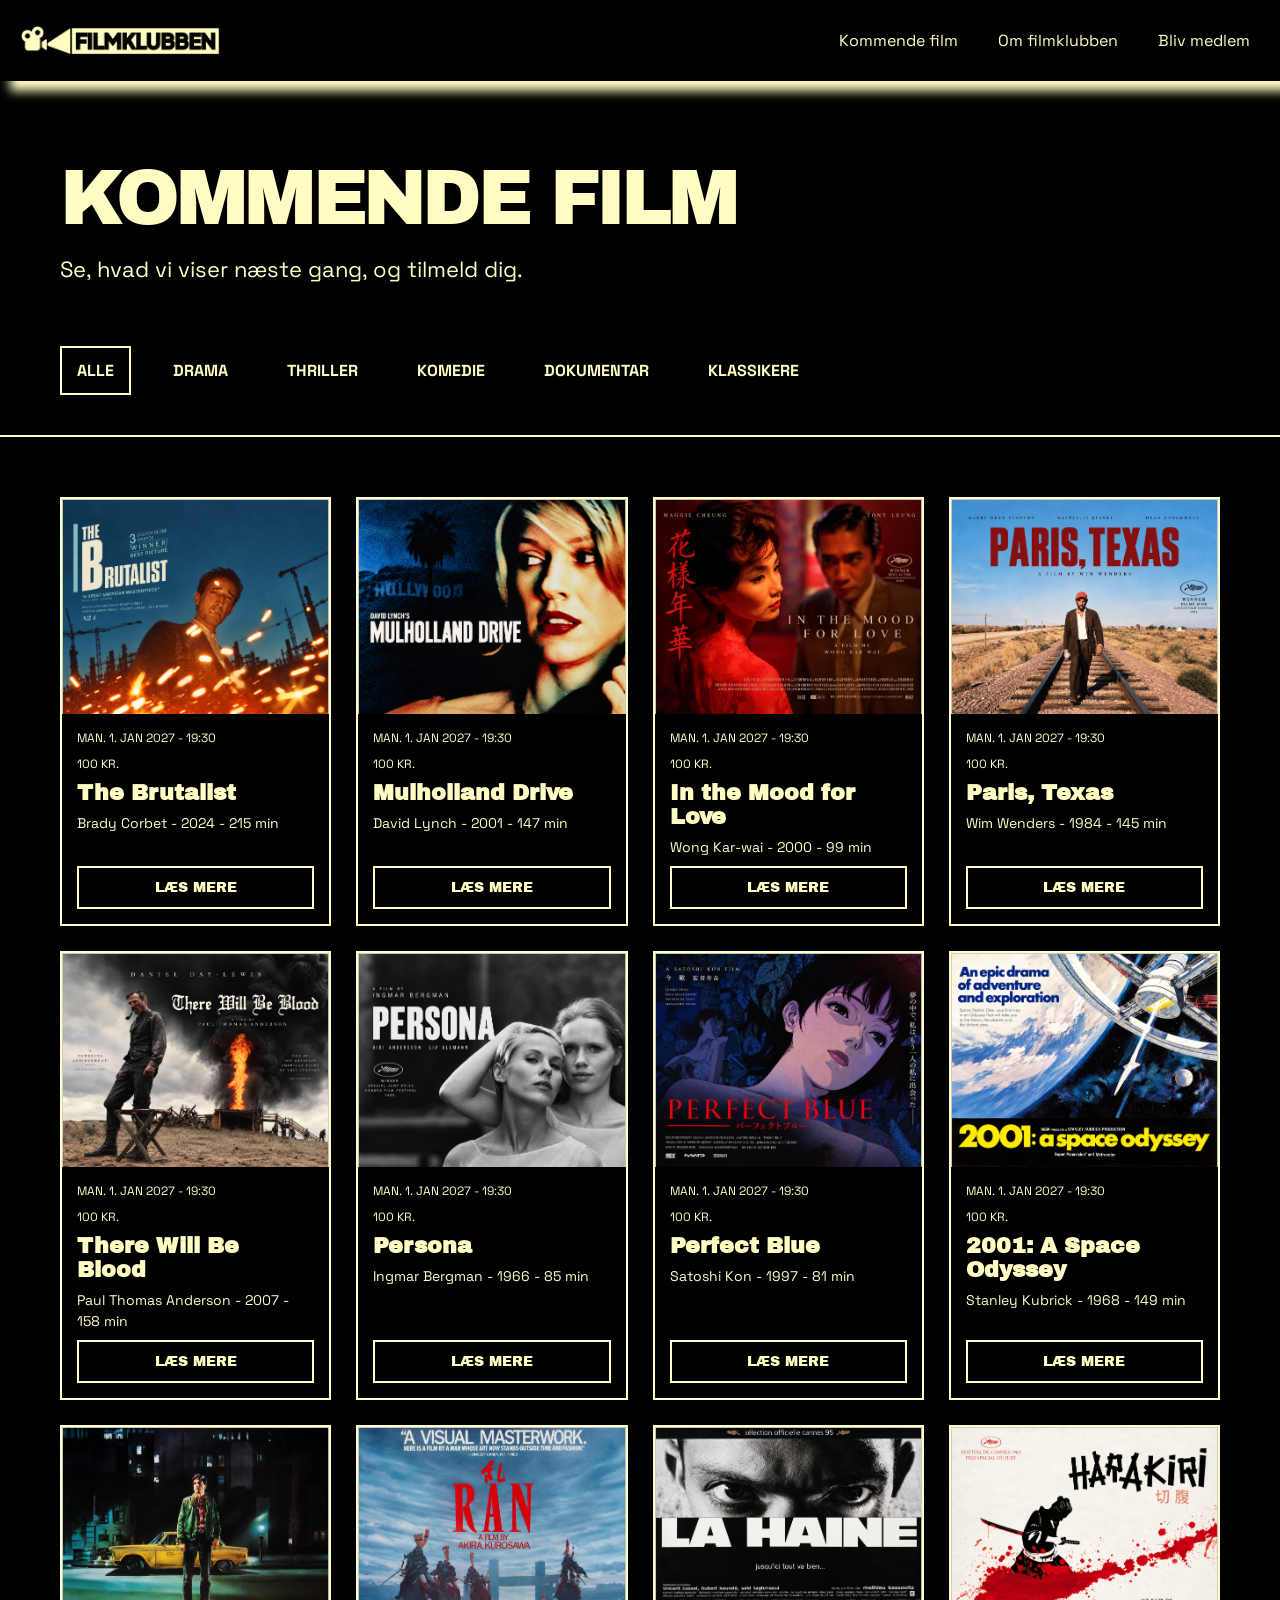
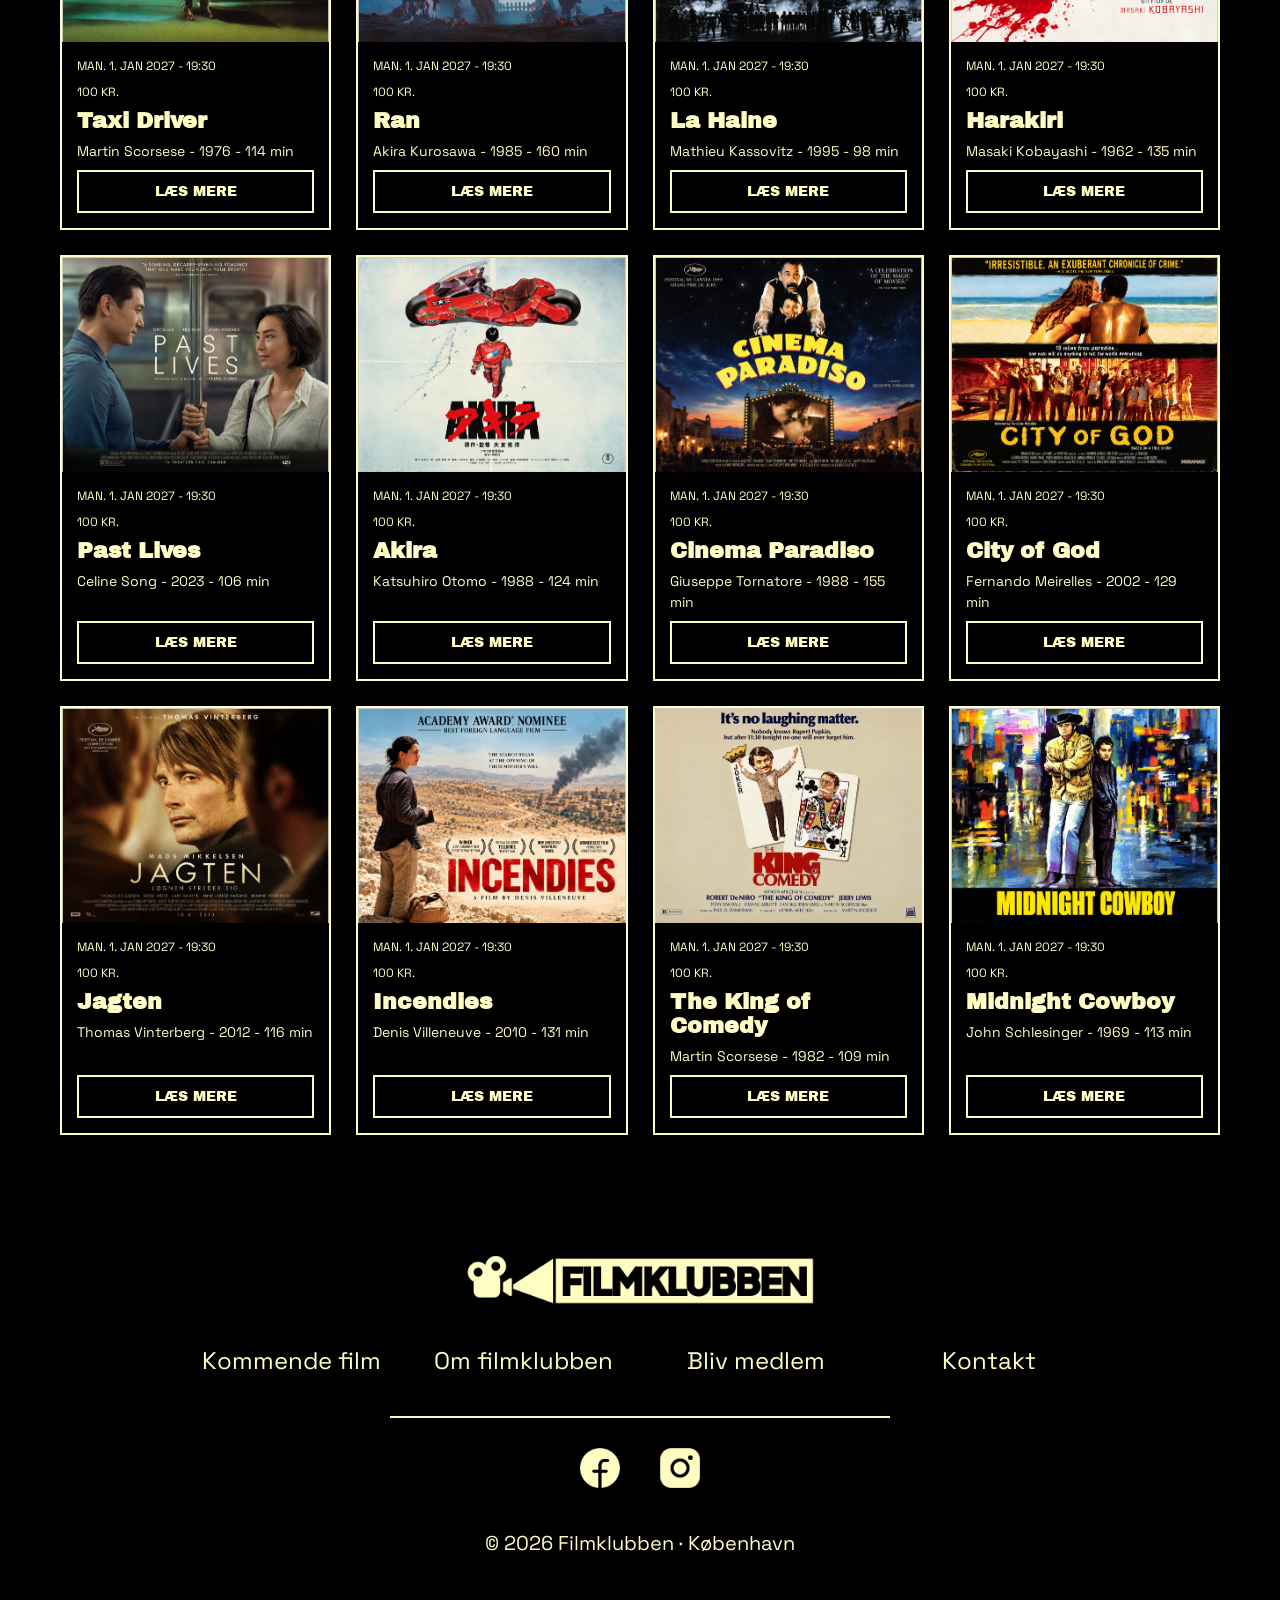
==== commit 3529d754: "fonte og styling" ====
--- a/kommende_film.html
+++ b/kommende_film.html
@@ -11,6 +11,12 @@
     <link rel="icon" href="./iconer/faviconet.png" type="image/x-icon">
     <meta name="description"
         content="Filmklubben samler filmelskere i København til fælles filmvisninger og samtaler om film. Se kommende film og tilmeld dig næste visning.">
+
+    <link rel="preconnect" href="https://fonts.googleapis.com">
+    <link rel="preconnect" href="https://fonts.gstatic.com" crossorigin>
+    <link
+        href="https://fonts.googleapis.com/css2?family=Archivo+Black&family=Space+Grotesk:wght@400;500;600;700&display=swap"
+        rel="stylesheet">
 </head>
 
 <body>
@@ -37,7 +43,7 @@
 
     <main>
         <section class="film-filter">
-            <h1>KOMMENDE FILM</h1>
+            <h1 class="film-overskrift">KOMMENDE FILM</h1>
             <p>Se, hvad vi viser næste gang, og tilmeld dig.</p>
             <div class="filter-menu">
 
--- a/style.css
+++ b/style.css
@@ -9,6 +9,7 @@
 body {
   background-color: black;
   color: #fffdc4;
+  font-family: "Space Grotesk", sans-serif;
 }
 
 /* GENERELLE ELEMENTER */
@@ -17,6 +18,12 @@
   max-width: 100%;
   height: auto;
 }
+h1,
+h2,
+h3 {
+  font-family: "Archivo Black", sans-serif;
+  font-weight: 400;
+}
 
 h2 {
   font-size: 32px;
@@ -43,9 +50,10 @@
 
   background-color: #fffdc4;
   color: black;
+  font-family: "Archivo Black", sans-serif;
+  font-weight: 400;
 
   border: 2px solid black;
-  border-radius: 15px;
 
   font-size: 16px;
   font-weight: bold;
@@ -344,8 +352,26 @@
 
 .hero-content p {
   text-wrap: pretty;
-}
-
+  font-family: "Archivo Black", sans-serif;
+  font-weight: 400;
+}
+
+.film-overskrift {
+  font-family: "Archivo Black", sans-serif;
+  font-size: clamp(24px, 6vw, 50px);
+  font-weight: 400;
+  line-height: 1;
+  letter-spacing: -0.06em;
+  white-space: nowrap;
+}
+
+.film-overskrift span {
+  display: block;
+}
+
+.film-overskrift span:last-child {
+  font-size: 1.5em;
+}
 /********************** Knap i hero ******************/
 .film-knap {
   display: block;
@@ -360,7 +386,6 @@
   align-items: center;
 
   background-color: #fffdc4;
-  border-radius: 15px;
   padding: 20px;
 
   border: 2px solid black;
@@ -516,6 +541,7 @@
 .tilmeld-film h2 {
   text-align: center;
   margin-bottom: 40px;
+  font-size: 50px;
 }
 
 /* Billede og tekst */
@@ -574,7 +600,6 @@
   width: 100%;
   min-width: 0;
   padding: 15px;
-  border-radius: 5px;
   background-color: #fffdc4;
   font: inherit;
 }
@@ -586,7 +611,6 @@
   align-items: center;
   width: 200px;
   background-color: #fffdc4;
-  border-radius: 5px;
   overflow: hidden;
 }
 
@@ -646,7 +670,6 @@
 .saede {
   aspect-ratio: 1 / 1;
   border: none;
-  border-radius: 5px;
 }
 
 /* Ledigt */
@@ -727,7 +750,7 @@
   height: 26px;
   left: 4px;
   bottom: 4px;
-  background-color: white;
+  background-color: black;
   border-radius: 50%;
   transition: 0.3s;
 }
@@ -753,30 +776,25 @@
 }
 
 /* *************** KOMMENDE FILM *************** */ /* *************** KOMMENDE FILM *************** */
-
 /* *************** FILM FILTER *************** */
-
 .film-filter {
   padding: 60px 20px 30px;
   border-bottom: 2px solid #fffdc4;
 }
 
 /* Overskrift */
-
 .film-filter h1 {
-  font-size: 32px;
+  font-size: 50px;
   margin-bottom: 15px;
 }
 
 /* Beskrivelse */
-
 .film-filter > p {
   font-size: 18px;
   margin-bottom: 60px;
 }
 
 /* Filterknapper */
-
 .filter-menu {
   margin-top: 60px;
 }
@@ -806,7 +824,6 @@
 }
 
 /* ALLE-knap */
-
 .filter-alle {
   justify-self: start;
   padding: 12px 20px;
@@ -818,7 +835,6 @@
 }
 
 /* Genre dropdown */
-
 .genre-menu {
   position: relative;
   justify-self: end;
@@ -833,7 +849,6 @@
 }
 
 /* Dropdown indhold */
-
 .genre-liste {
   position: absolute;
   top: 100%;
@@ -862,13 +877,11 @@
 }
 
 /* *************** FILM OVERSIGT *************** */
-
 .film-oversigt {
   padding: 40px 20px 60px;
 }
 
 /* Container med filmkort */
-
 .film-kort-grid {
   display: grid;
   grid-template-columns: 1fr;
@@ -876,7 +889,6 @@
 }
 
 /* Hvert filmkort */
-
 .film-kort {
   display: flex;
   flex-direction: column;
@@ -884,14 +896,12 @@
 }
 
 /* Filmbilleder */
-
 .film-kort img {
   display: block;
   width: 100%;
 }
 
 /* Tekstindhold */
-
 .film-kort-indhold {
   display: flex;
   flex-direction: column;
@@ -901,26 +911,22 @@
 }
 
 /* Dato og pris */
-
 .film-dato,
 .film-pris {
   font-size: 12px;
 }
 
 /* Filmtitel */
-
 .film-kort h2 {
   font-size: 22px;
 }
 
 /* Instruktør og spilletid */
-
 .film-detaljer {
   font-size: 14px;
 }
 
 /* Læs mere-knap */
-
 .film-laes-mere {
   display: block;
   margin-top: auto;
@@ -931,6 +937,8 @@
   text-decoration: none;
   font-size: 14px;
   transition: 0.3s ease;
+  font-family: "Archivo Black", sans-serif;
+  font-weight: 400;
 }
 
 .film-laes-mere:hover {
--- a/layout.css
+++ b/layout.css
@@ -102,6 +102,10 @@
   .kommende-film .grid_1-2 p:first-of-type::before {
     content: none;
   }
+
+  .film-filter .film-overskrift {
+    font-size: clamp(50px, 6vw, 110px);
+  }
 }
 
 /* *************** OM FILMKLUBBEN - DESKTOP *************** */
